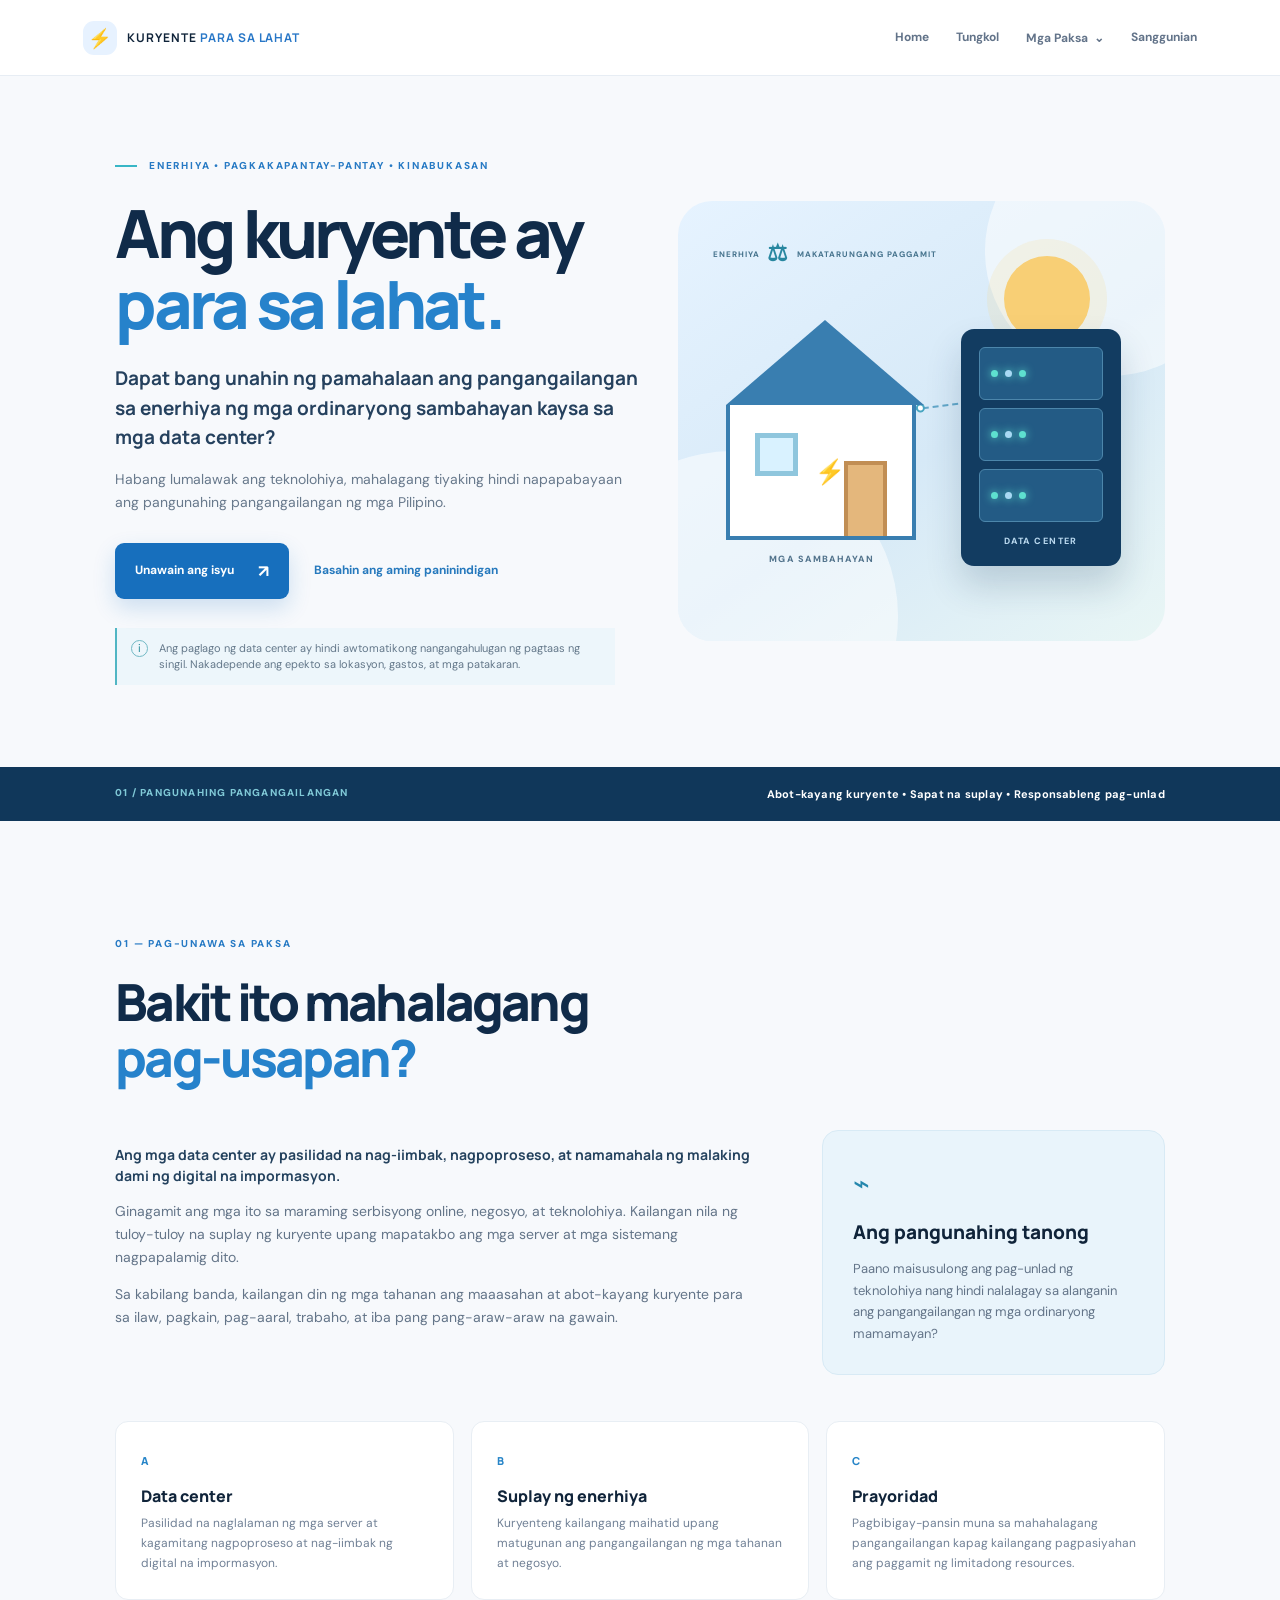
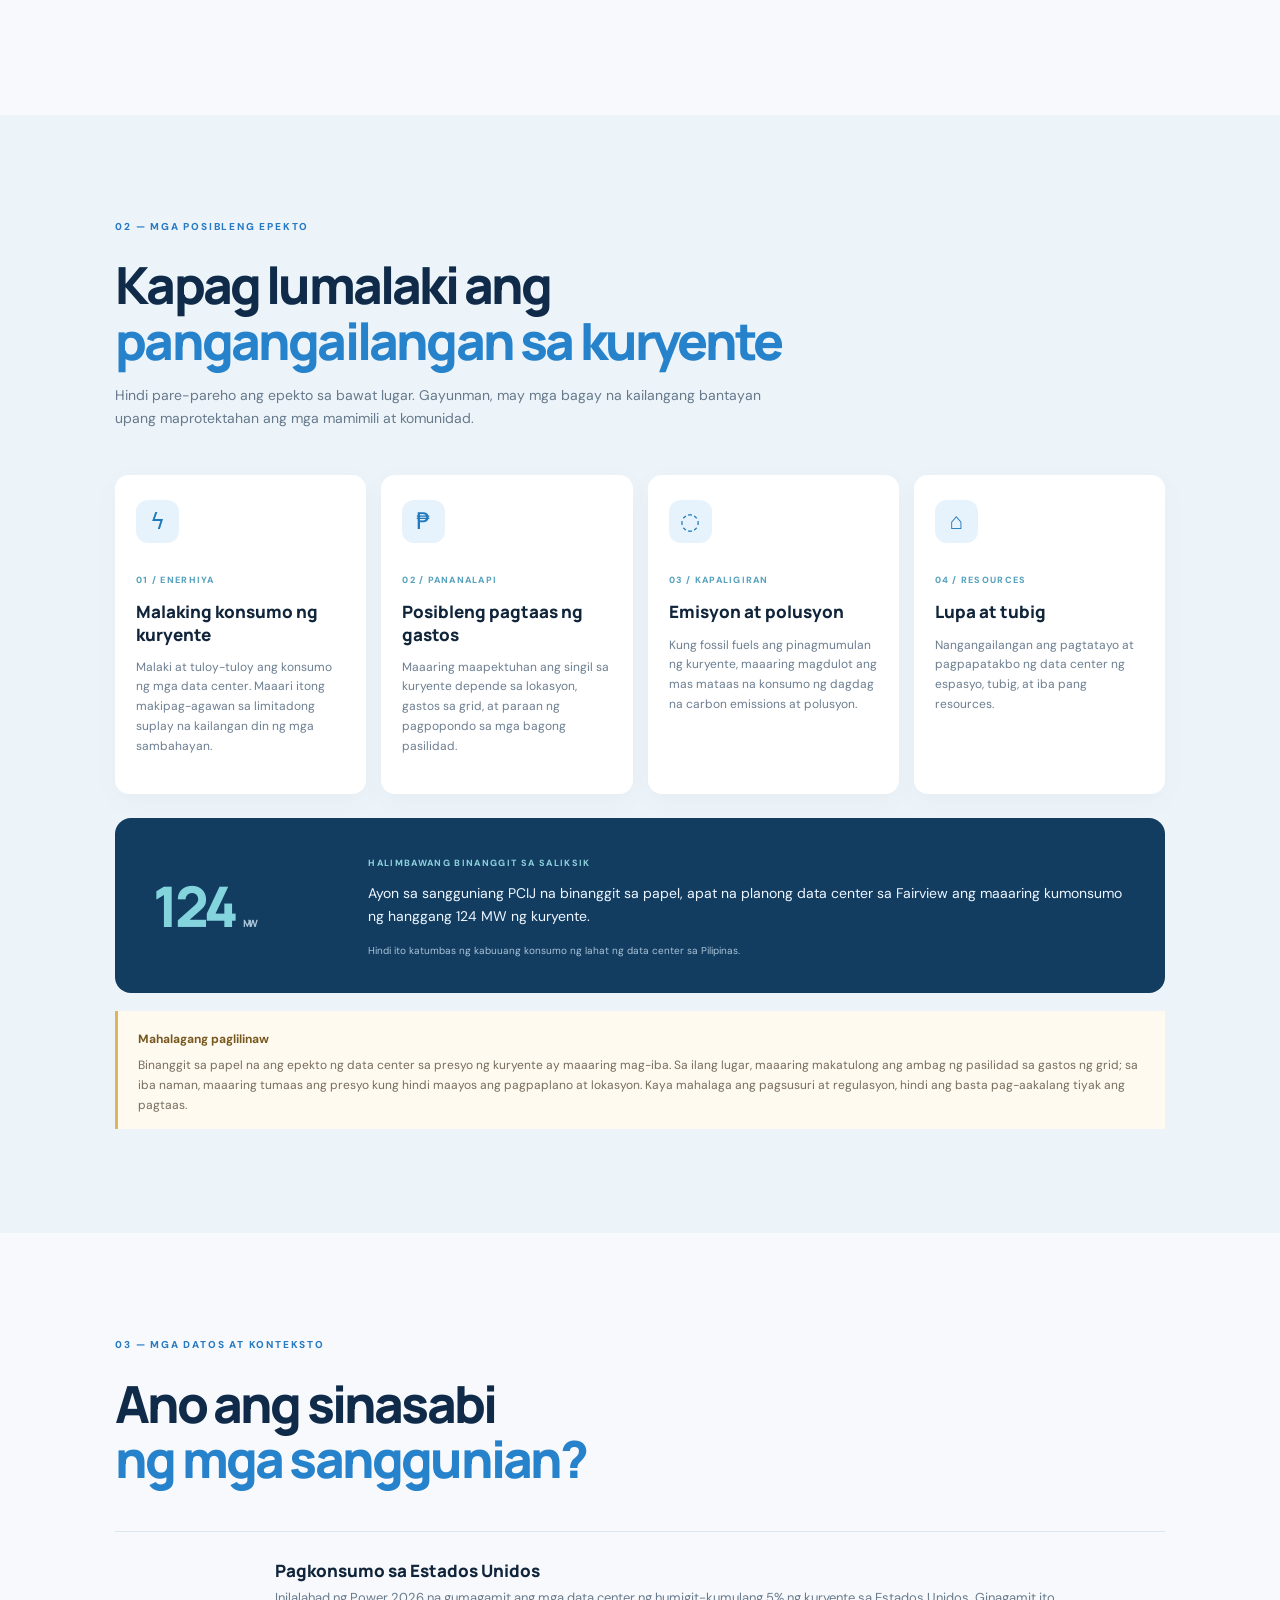
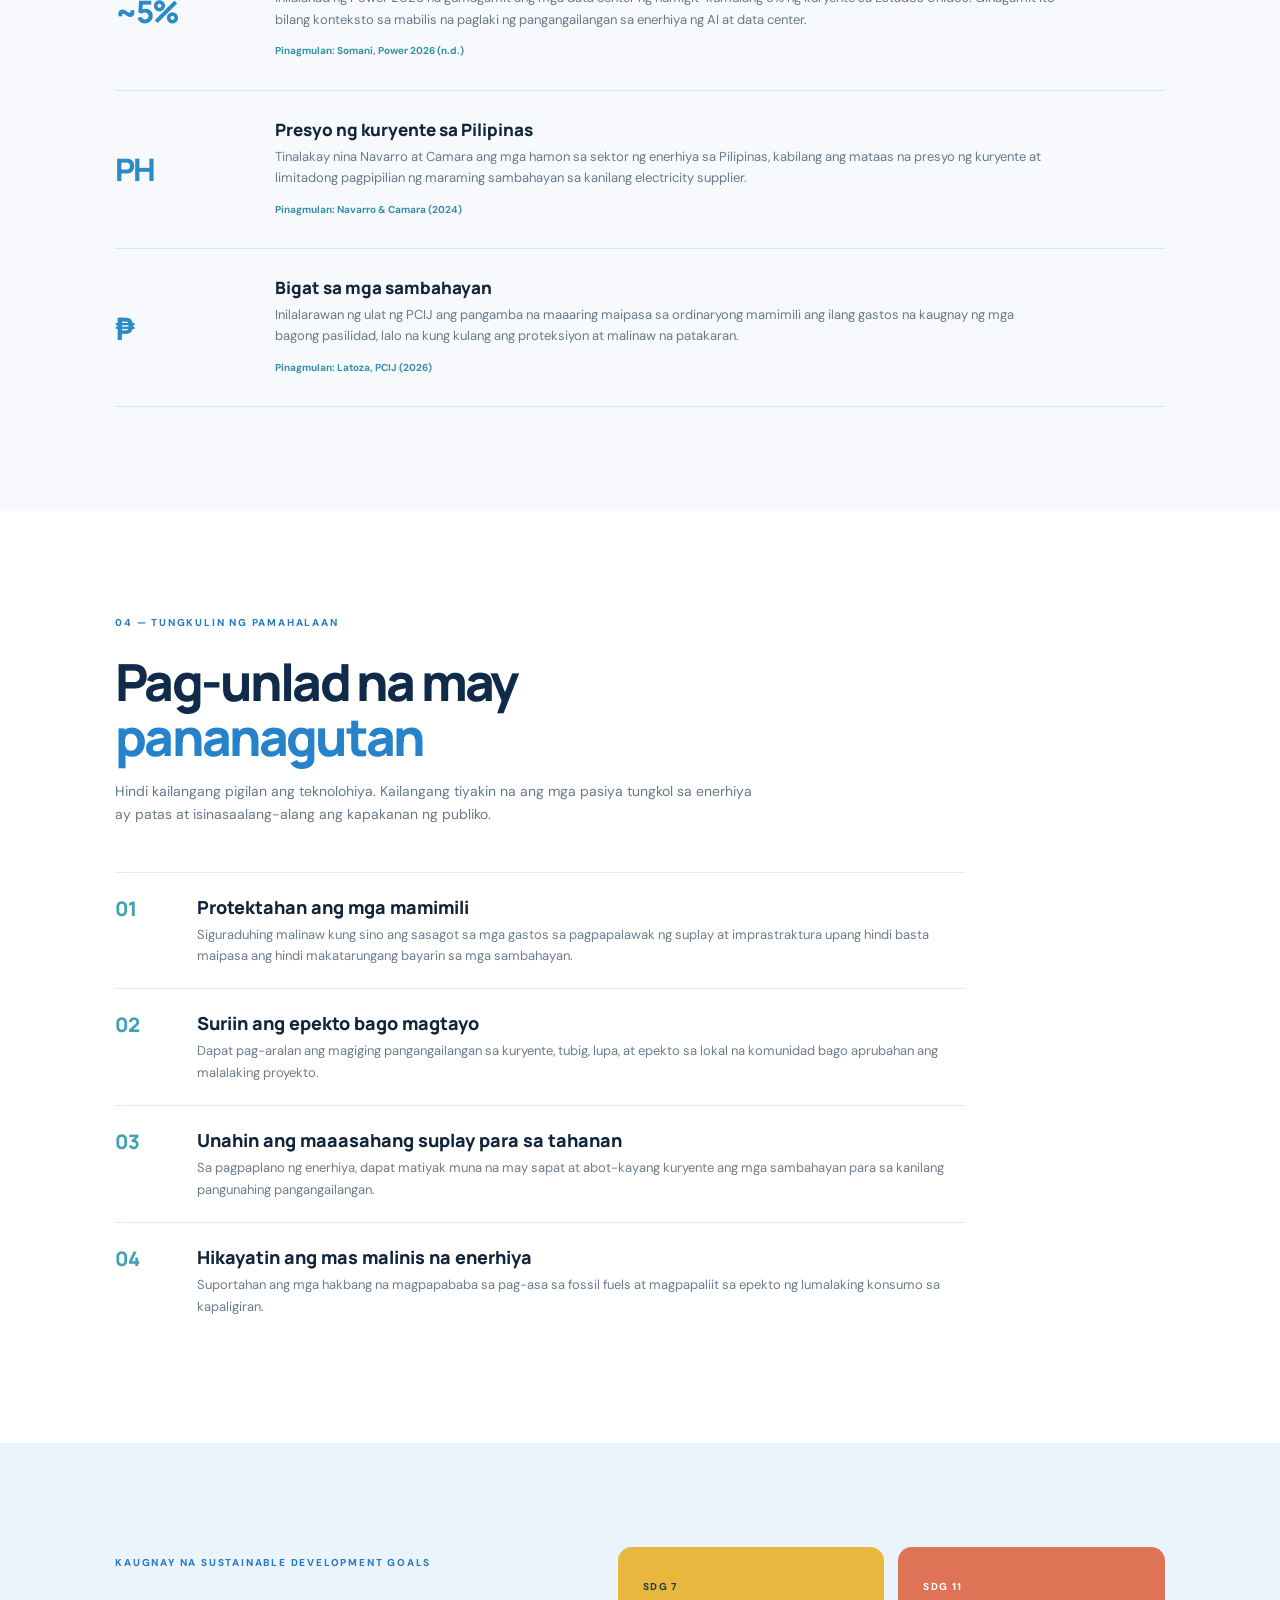
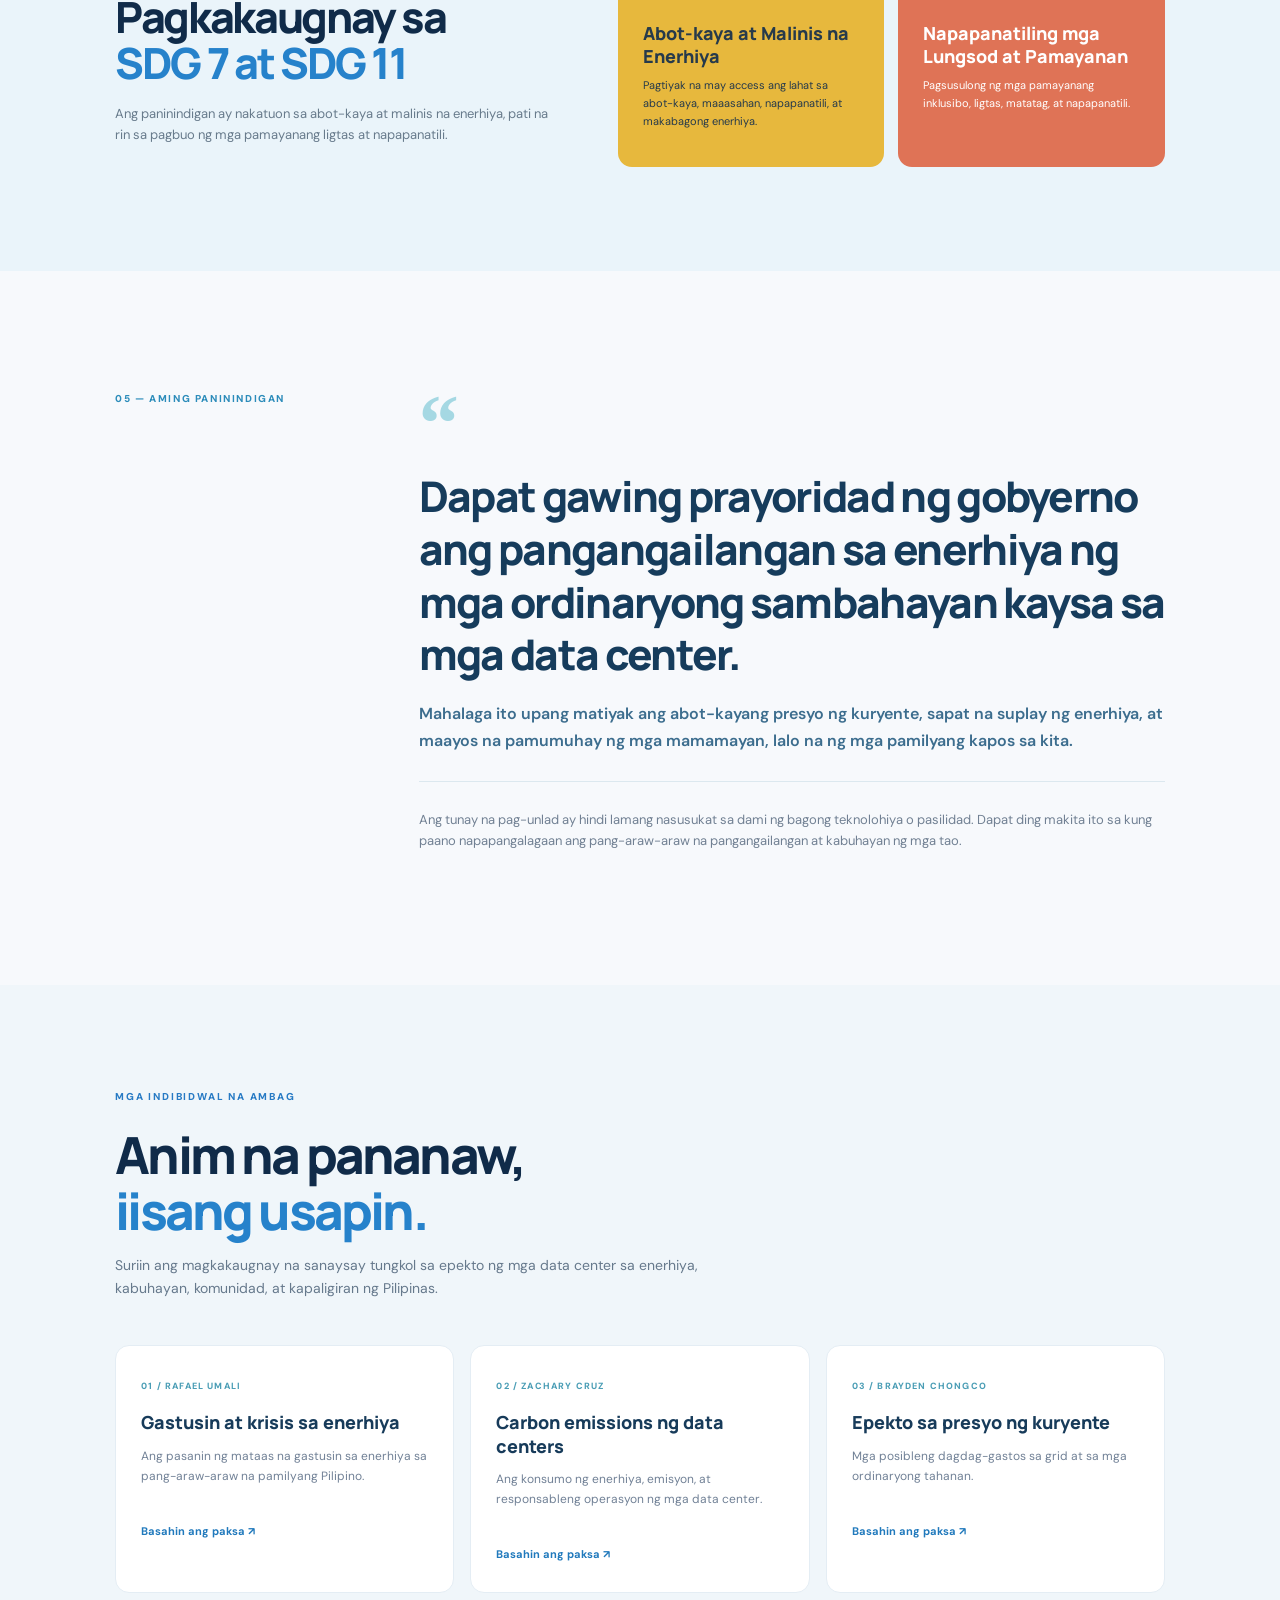
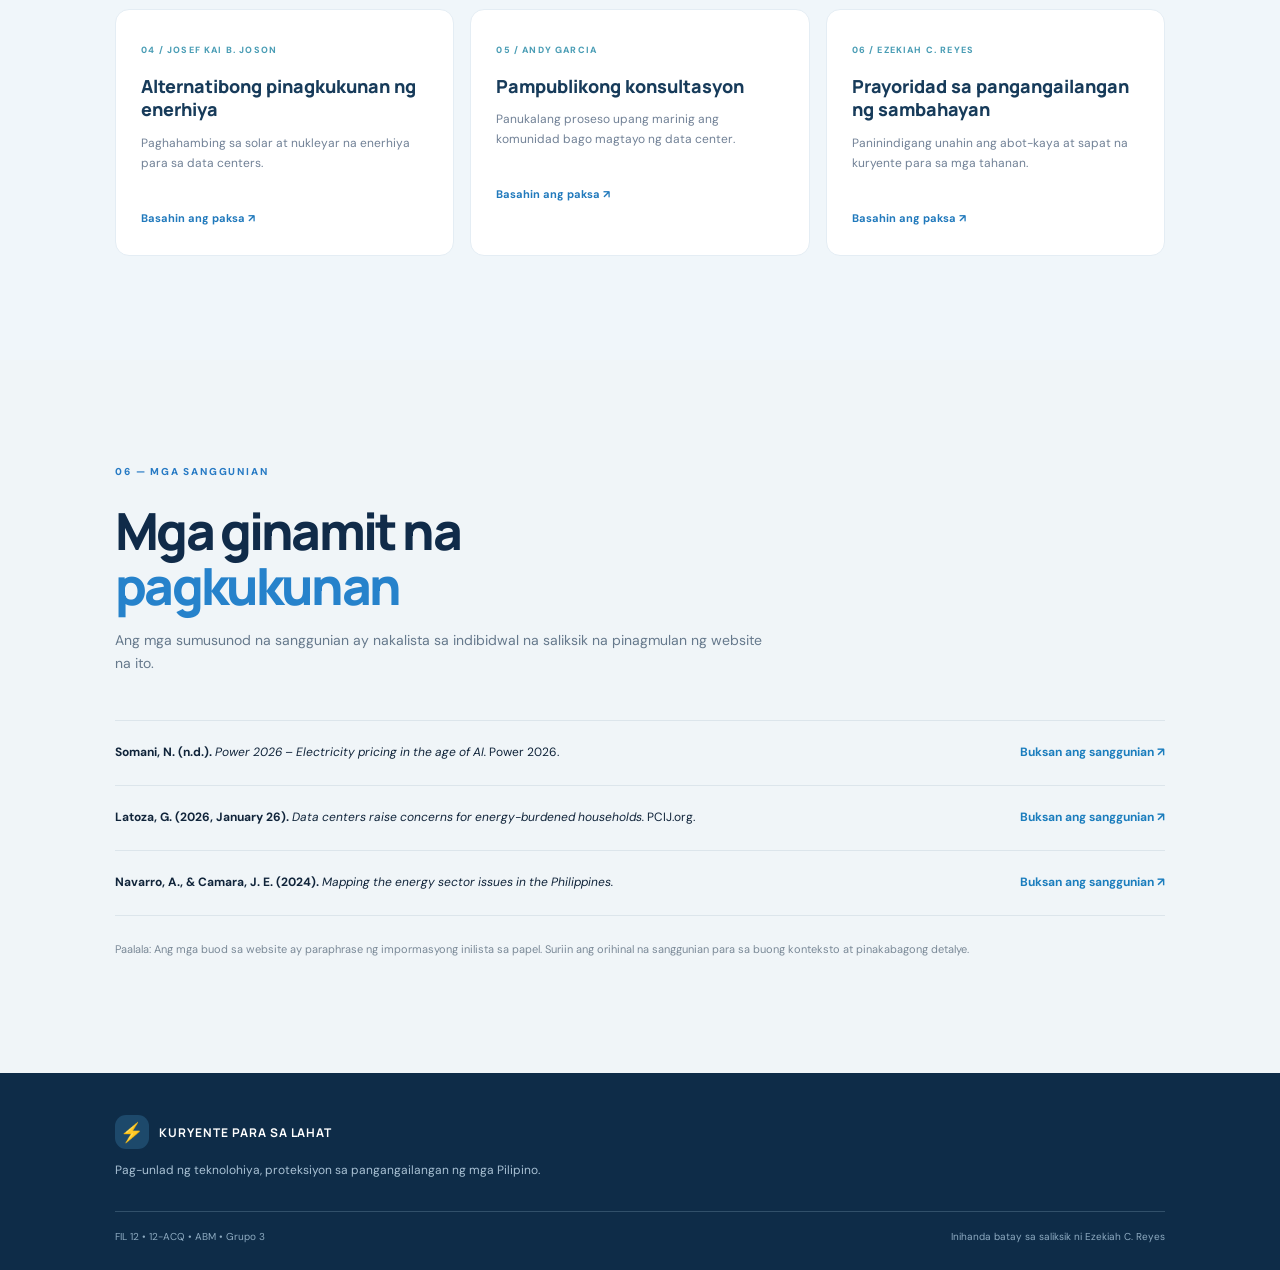
==== index.html @ 1b90c377 "Add files via upload" ====
<!doctype html>
<html lang="fil">
<head>
  <meta charset="utf-8">
  <meta name="viewport" content="width=device-width, initial-scale=1">
  <meta name="description" content="Isang website tungkol sa pagbibigay-prayoridad sa pangangailangan sa enerhiya ng mga ordinaryong sambahayan sa harap ng paglago ng mga data center.">
  <title>Kuryente Para sa Lahat | Enerhiya at Pananagutan</title>
  <link rel="preconnect" href="https://fonts.googleapis.com">
  <link rel="preconnect" href="https://fonts.gstatic.com" crossorigin>
  <link href="https://fonts.googleapis.com/css2?family=DM+Sans:wght@400;500;600;700&family=Manrope:wght@400;500;600;700;800&display=swap" rel="stylesheet">
  <link rel="stylesheet" href="styles.css">
</head>
<body>
<header class="site-header">
  <a class="brand" href="#home" aria-label="Kuryente Para sa Lahat - Home">
    <span class="brand-mark">⚡</span><span>KURYENTE <b>PARA SA LAHAT</b></span>
  </a>
  <button class="menu-toggle" aria-label="Buksan ang menu" aria-expanded="false">☰</button>
  <nav class="nav" aria-label="Pangunahing nabigasyon">
    <a href="index.html#home" class="active">Home</a>
    <a href="about.html">Tungkol</a>
    <div class="nav-dropdown"><button class="nav-dropbtn" type="button" aria-expanded="false">Mga Paksa <span>⌄</span></button>
      <div class="nav-menu">
        <a href="rafael-umali.html">Gastusin at krisis sa enerhiya</a>
        <a href="zachary-cruz.html">Carbon emissions</a>
        <a href="brayden-chongco.html">Presyo ng kuryente</a>
        <a href="josef-joson.html">Alternatibong enerhiya</a>
        <a href="andy-garcia.html">Pampublikong konsultasyon</a>
        <a href="ezekiah-reyes.html">Prayoridad sa sambahayan</a>
      </div>
    </div>
    <a href="references.html">Sanggunian</a>
  </nav>
</header>

<main>
<section id="home" class="hero section">
  <div class="hero-copy">
    <p class="eyebrow"><span></span> ENERHIYA • PAGKAKAPANTAY-PANTAY • KINABUKASAN</p>
    <h1>Ang kuryente ay<br><em>para sa lahat.</em></h1>
    <p class="hero-lede">Dapat bang unahin ng pamahalaan ang pangangailangan sa enerhiya ng mga ordinaryong sambahayan kaysa sa mga data center?</p>
    <p class="hero-desc">Habang lumalawak ang teknolohiya, mahalagang tiyaking hindi napapabayaan ang pangunahing pangangailangan ng mga Pilipino.</p>
    <div class="hero-actions">
      <a class="btn btn-primary" href="#isyu">Unawain ang isyu <span>↗</span></a>
      <a class="text-link" href="#paninindigan">Basahin ang aming paninindigan</a>
    </div>
    <div class="hero-note"><span class="note-icon">i</span><span>Ang paglago ng data center ay hindi awtomatikong nangangahulugan ng pagtaas ng singil. Nakadepende ang epekto sa lokasyon, gastos, at mga patakaran.</span></div>
  </div>
  <div class="hero-art" aria-label="Ilustrasyon ng tahanan, kuryente at data center">
    <div class="orb orb-one"></div><div class="orb orb-two"></div>
    <div class="sun"></div>
    <div class="power-line"><i></i><i></i><i></i></div>
    <div class="house-card">
      <div class="roof"></div><div class="house-body"><div class="window"></div><div class="door"></div><div class="house-bolt">⚡</div></div>
      <span class="art-label">MGA SAMBAHAYAN</span>
    </div>
    <div class="data-card">
      <div class="server"><i></i><i></i><i></i></div><div class="server"><i></i><i></i><i></i></div><div class="server"><i></i><i></i><i></i></div>
      <span class="art-label">DATA CENTER</span>
    </div>
    <div class="balance"><span>ENERHIYA</span><b>⚖</b><span>MAKATARUNGANG PAGGAMIT</span></div>
  </div>
</section>

<section class="ticker" aria-label="Pangunahing mensahe"><span>01 / PANGUNAHING PANGANGAILANGAN</span><b>Abot-kayang kuryente • Sapat na suplay • Responsableng pag-unlad</b></section>

<section id="isyu" class="section content-section">
  <div class="section-heading">
    <p class="eyebrow">01 — PAG-UNAWA SA PAKSA</p>
    <h2>Bakit ito mahalagang<br><em>pag-usapan?</em></h2>
  </div>
  <div class="two-col">
    <div>
      <p class="large-copy">Ang mga data center ay pasilidad na nag-iimbak, nagpoproseso, at namamahala ng malaking dami ng digital na impormasyon.</p>
      <p>Ginagamit ang mga ito sa maraming serbisyong online, negosyo, at teknolohiya. Kailangan nila ng tuloy-tuloy na suplay ng kuryente upang mapatakbo ang mga server at mga sistemang nagpapalamig dito.</p>
      <p>Sa kabilang banda, kailangan din ng mga tahanan ang maaasahan at abot-kayang kuryente para sa ilaw, pagkain, pag-aaral, trabaho, at iba pang pang-araw-araw na gawain.</p>
    </div>
    <aside class="callout">
      <span class="callout-icon">⌁</span>
      <h3>Ang pangunahing tanong</h3>
      <p>Paano maisusulong ang pag-unlad ng teknolohiya nang hindi nalalagay sa alanganin ang pangangailangan ng mga ordinaryong mamamayan?</p>
    </aside>
  </div>
  <div class="definition-grid">
    <article class="mini-card"><span class="mini-number">A</span><h3>Data center</h3><p>Pasilidad na naglalaman ng mga server at kagamitang nagpoproseso at nag-iimbak ng digital na impormasyon.</p></article>
    <article class="mini-card"><span class="mini-number">B</span><h3>Suplay ng enerhiya</h3><p>Kuryenteng kailangang maihatid upang matugunan ang pangangailangan ng mga tahanan at negosyo.</p></article>
    <article class="mini-card"><span class="mini-number">C</span><h3>Prayoridad</h3><p>Pagbibigay-pansin muna sa mahahalagang pangangailangan kapag kailangang pagpasiyahan ang paggamit ng limitadong resources.</p></article>
  </div>
</section>

<section id="epekto" class="section impact-section">
  <div class="section-heading">
    <p class="eyebrow">02 — MGA POSIBLENG EPEKTO</p>
    <h2>Kapag lumalaki ang<br><em>pangangailangan sa kuryente</em></h2>
    <p class="section-intro">Hindi pare-pareho ang epekto sa bawat lugar. Gayunman, may mga bagay na kailangang bantayan upang maprotektahan ang mga mamimili at komunidad.</p>
  </div>
  <div class="impact-grid">
    <article class="impact-card"><div class="impact-icon">ϟ</div><span class="impact-tag">01 / ENERHIYA</span><h3>Malaking konsumo ng kuryente</h3><p>Malaki at tuloy-tuloy ang konsumo ng mga data center. Maaari itong makipag-agawan sa limitadong suplay na kailangan din ng mga sambahayan.</p></article>
    <article class="impact-card"><div class="impact-icon">₱</div><span class="impact-tag">02 / PANANALAPI</span><h3>Posibleng pagtaas ng gastos</h3><p>Maaaring maapektuhan ang singil sa kuryente depende sa lokasyon, gastos sa grid, at paraan ng pagpopondo sa mga bagong pasilidad.</p></article>
    <article class="impact-card"><div class="impact-icon">◌</div><span class="impact-tag">03 / KAPALIGIRAN</span><h3>Emisyon at polusyon</h3><p>Kung fossil fuels ang pinagmumulan ng kuryente, maaaring magdulot ang mas mataas na konsumo ng dagdag na carbon emissions at polusyon.</p></article>
    <article class="impact-card"><div class="impact-icon">⌂</div><span class="impact-tag">04 / RESOURCES</span><h3>Lupa at tubig</h3><p>Nangangailangan ang pagtatayo at pagpapatakbo ng data center ng espasyo, tubig, at iba pang resources.</p></article>
  </div>
  <div class="fact-band">
    <div class="fact-number">124 <small>MW</small></div>
    <div><span class="fact-kicker">HALIMBAWANG BINANGGIT SA SALIKSIK</span><p>Ayon sa sangguniang PCIJ na binanggit sa papel, apat na planong data center sa Fairview ang maaaring kumonsumo ng hanggang 124 MW ng kuryente.</p><small>Hindi ito katumbas ng kabuuang konsumo ng lahat ng data center sa Pilipinas.</small></div>
  </div>
  <div class="caution"><b>Mahalagang paglilinaw</b><p>Binanggit sa papel na ang epekto ng data center sa presyo ng kuryente ay maaaring mag-iba. Sa ilang lugar, maaaring makatulong ang ambag ng pasilidad sa gastos ng grid; sa iba naman, maaaring tumaas ang presyo kung hindi maayos ang pagpaplano at lokasyon. Kaya mahalaga ang pagsusuri at regulasyon, hindi ang basta pag-aakalang tiyak ang pagtaas.</p></div>
</section>

<section class="section evidence-section">
  <div class="section-heading">
    <p class="eyebrow">03 — MGA DATOS AT KONTEKSTO</p>
    <h2>Ano ang sinasabi<br><em>ng mga sanggunian?</em></h2>
  </div>
  <div class="evidence-list">
    <article class="evidence-item"><div class="evidence-mark">~5%</div><div><h3>Pagkonsumo sa Estados Unidos</h3><p>Inilalahad ng Power 2026 na gumagamit ang mga data center ng humigit-kumulang 5% ng kuryente sa Estados Unidos. Ginagamit ito bilang konteksto sa mabilis na paglaki ng pangangailangan sa enerhiya ng AI at data center.</p><span>Pinagmulan: Somani, Power 2026 (n.d.)</span></div></article>
    <article class="evidence-item"><div class="evidence-mark">PH</div><div><h3>Presyo ng kuryente sa Pilipinas</h3><p>Tinalakay nina Navarro at Camara ang mga hamon sa sektor ng enerhiya sa Pilipinas, kabilang ang mataas na presyo ng kuryente at limitadong pagpipilian ng maraming sambahayan sa kanilang electricity supplier.</p><span>Pinagmulan: Navarro &amp; Camara (2024)</span></div></article>
    <article class="evidence-item"><div class="evidence-mark">₱</div><div><h3>Bigat sa mga sambahayan</h3><p>Inilalarawan ng ulat ng PCIJ ang pangamba na maaaring maipasa sa ordinaryong mamimili ang ilang gastos na kaugnay ng mga bagong pasilidad, lalo na kung kulang ang proteksiyon at malinaw na patakaran.</p><span>Pinagmulan: Latoza, PCIJ (2026)</span></div></article>
  </div>
</section>

<section id="pananagutan" class="section policy-section">
  <div class="section-heading">
    <p class="eyebrow">04 — TUNGKULIN NG PAMAHALAAN</p>
    <h2>Pag-unlad na may<br><em>pananagutan</em></h2>
    <p class="section-intro">Hindi kailangang pigilan ang teknolohiya. Kailangang tiyakin na ang mga pasiya tungkol sa enerhiya ay patas at isinasaalang-alang ang kapakanan ng publiko.</p>
  </div>
  <div class="policy-steps">
    <article><span>01</span><div><h3>Protektahan ang mga mamimili</h3><p>Siguraduhing malinaw kung sino ang sasagot sa mga gastos sa pagpapalawak ng suplay at imprastraktura upang hindi basta maipasa ang hindi makatarungang bayarin sa mga sambahayan.</p></div></article>
    <article><span>02</span><div><h3>Suriin ang epekto bago magtayo</h3><p>Dapat pag-aralan ang magiging pangangailangan sa kuryente, tubig, lupa, at epekto sa lokal na komunidad bago aprubahan ang malalaking proyekto.</p></div></article>
    <article><span>03</span><div><h3>Unahin ang maaasahang suplay para sa tahanan</h3><p>Sa pagpaplano ng enerhiya, dapat matiyak muna na may sapat at abot-kayang kuryente ang mga sambahayan para sa kanilang pangunahing pangangailangan.</p></div></article>
    <article><span>04</span><div><h3>Hikayatin ang mas malinis na enerhiya</h3><p>Suportahan ang mga hakbang na magpapababa sa pag-asa sa fossil fuels at magpapaliit sa epekto ng lumalaking konsumo sa kapaligiran.</p></div></article>
  </div>
</section>

<section class="sdg-section section">
  <div class="sdg-intro"><p class="eyebrow">KAUGNAY NA SUSTAINABLE DEVELOPMENT GOALS</p><h2>Pagkakaugnay sa<br><em>SDG 7 at SDG 11</em></h2><p>Ang paninindigan ay nakatuon sa abot-kaya at malinis na enerhiya, pati na rin sa pagbuo ng mga pamayanang ligtas at napapanatili.</p></div>
  <div class="sdg-cards">
    <article class="sdg-card sdg-seven"><span>SDG 7</span><h3>Abot-kaya at Malinis na Enerhiya</h3><p>Pagtiyak na may access ang lahat sa abot-kaya, maaasahan, napapanatili, at makabagong enerhiya.</p></article>
    <article class="sdg-card sdg-eleven"><span>SDG 11</span><h3>Napapanatiling mga Lungsod at Pamayanan</h3><p>Pagsusulong ng mga pamayanang inklusibo, ligtas, matatag, at napapanatili.</p></article>
  </div>
</section>

<section id="paninindigan" class="section stance-section">
  <div class="stance-label">05 — AMING PANININDIGAN</div>
  <div class="stance-content">
    <div class="stance-symbol">“</div>
    <h2>Dapat gawing prayoridad ng gobyerno ang pangangailangan sa enerhiya ng mga ordinaryong sambahayan kaysa sa mga data center.</h2>
    <p class="stance-reason">Mahalaga ito upang matiyak ang abot-kayang presyo ng kuryente, sapat na suplay ng enerhiya, at maayos na pamumuhay ng mga mamamayan, lalo na ng mga pamilyang kapos sa kita.</p>
    <div class="stance-rule"></div>
    <p>Ang tunay na pag-unlad ay hindi lamang nasusukat sa dami ng bagong teknolohiya o pasilidad. Dapat ding makita ito sa kung paano napapangalagaan ang pang-araw-araw na pangangailangan at kabuhayan ng mga tao.</p>
  </div>
</section>


<section id="mga-paksa" class="section topic-directory">
  <div class="section-heading"><p class="eyebrow">MGA INDIBIDWAL NA AMBAG</p><h2>Anim na pananaw,<br><em>iisang usapin.</em></h2><p class="section-intro">Suriin ang magkakaugnay na sanaysay tungkol sa epekto ng mga data center sa enerhiya, kabuhayan, komunidad, at kapaligiran ng Pilipinas.</p></div>
  <div class="topic-grid">
    <a class="topic-card" href="rafael-umali.html"><span>01 / RAFAEL UMALI</span><h3>Gastusin at krisis sa enerhiya</h3><p>Ang pasanin ng mataas na gastusin sa enerhiya sa pang-araw-araw na pamilyang Pilipino.</p><b>Basahin ang paksa ↗</b></a>
    <a class="topic-card" href="zachary-cruz.html"><span>02 / ZACHARY CRUZ</span><h3>Carbon emissions ng data centers</h3><p>Ang konsumo ng enerhiya, emisyon, at responsableng operasyon ng mga data center.</p><b>Basahin ang paksa ↗</b></a>
    <a class="topic-card" href="brayden-chongco.html"><span>03 / BRAYDEN CHONGCO</span><h3>Epekto sa presyo ng kuryente</h3><p>Mga posibleng dagdag-gastos sa grid at sa mga ordinaryong tahanan.</p><b>Basahin ang paksa ↗</b></a>
    <a class="topic-card" href="josef-joson.html"><span>04 / JOSEF KAI B. JOSON</span><h3>Alternatibong pinagkukunan ng enerhiya</h3><p>Paghahambing sa solar at nukleyar na enerhiya para sa data centers.</p><b>Basahin ang paksa ↗</b></a>
    <a class="topic-card" href="andy-garcia.html"><span>05 / ANDY GARCIA</span><h3>Pampublikong konsultasyon</h3><p>Panukalang proseso upang marinig ang komunidad bago magtayo ng data center.</p><b>Basahin ang paksa ↗</b></a>
    <a class="topic-card" href="ezekiah-reyes.html"><span>06 / EZEKIAH C. REYES</span><h3>Prayoridad sa pangangailangan ng sambahayan</h3><p>Paninindigang unahin ang abot-kaya at sapat na kuryente para sa mga tahanan.</p><b>Basahin ang paksa ↗</b></a>
  </div>
</section>

<section id="sanggunian" class="section references-section">
  <div class="section-heading">
    <p class="eyebrow">06 — MGA SANGGUNIAN</p>
    <h2>Mga ginamit na<br><em>pagkukunan</em></h2>
    <p class="section-intro">Ang mga sumusunod na sanggunian ay nakalista sa indibidwal na saliksik na pinagmulan ng website na ito.</p>
  </div>
  <ol class="references">
    <li><div><b>Somani, N. (n.d.).</b> <i>Power 2026 – Electricity pricing in the age of AI.</i> Power 2026.</div><a href="https://power2026.ai/" target="_blank" rel="noopener">Buksan ang sanggunian ↗</a></li>
    <li><div><b>Latoza, G. (2026, January 26).</b> <i>Data centers raise concerns for energy-burdened households.</i> PCIJ.org.</div><a href="https://pcij.org/2026/01/11/data-centers-raise-concerns/" target="_blank" rel="noopener">Buksan ang sanggunian ↗</a></li>
    <li><div><b>Navarro, A., &amp; Camara, J. E. (2024).</b> <i>Mapping the energy sector issues in the Philippines.</i></div><a href="https://doi.org/10.62986/dp2023.50" target="_blank" rel="noopener">Buksan ang sanggunian ↗</a></li>
  </ol>
  <p class="source-note">Paalala: Ang mga buod sa website ay paraphrase ng impormasyong inilista sa papel. Suriin ang orihinal na sanggunian para sa buong konteksto at pinakabagong detalye.</p>
</section>
</main>

<footer class="footer">
  <div class="footer-brand"><span class="brand-mark">⚡</span><b>KURYENTE PARA SA LAHAT</b></div>
  <p>Pag-unlad ng teknolohiya, proteksiyon sa pangangailangan ng mga Pilipino.</p>
  <div class="footer-bottom"><span>FIL 12 • 12-ACQ • ABM • Grupo 3</span><span>Inihanda batay sa saliksik ni Ezekiah C. Reyes</span></div>
</footer>
<script src="script.js"></script>
</body>
</html>
---- styles.css ----
*{box-sizing:border-box}html{scroll-behavior:smooth;scroll-padding-top:92px}body{margin:0;background:#f7f9fc;color:#10243a;font-family:"DM Sans",sans-serif;line-height:1.65}a{color:inherit;text-decoration:none}.site-header{height:76px;padding:0 6.5%;display:flex;align-items:center;justify-content:space-between;background:rgba(255,255,255,.94);backdrop-filter:blur(14px);position:sticky;top:0;z-index:20;border-bottom:1px solid #e7edf4}.brand,.footer-brand{display:flex;align-items:center;gap:10px;font:700 12px "Manrope",sans-serif;letter-spacing:.08em}.brand b{color:#2877c7}.brand-mark{display:grid;place-items:center;width:34px;height:34px;border-radius:11px;background:#e7f2ff;color:#1670c8;font-size:19px}.nav{display:flex;gap:27px;align-items:center}.nav a{font-size:12px;font-weight:700;color:#627389;transition:.2s}.nav a:hover,.nav a.active{color:#1472c8}.menu-toggle{display:none;border:0;background:#edf5ff;border-radius:9px;padding:9px 12px;font-size:20px;color:#146ebd}.section{padding:104px 9%;max-width:1440px;margin:auto}.hero{min-height:660px;display:grid;grid-template-columns:1.04fr .96fr;align-items:center;gap:35px;padding-top:82px;padding-bottom:82px}.eyebrow{font-size:10px;letter-spacing:.18em;font-weight:800;color:#277ac4;margin:0 0 22px}.eyebrow span{display:inline-block;width:22px;height:2px;background:#38b6c6;vertical-align:middle;margin-right:8px}.hero h1,.section-heading h2,.sdg-intro h2{font:800 clamp(44px,5.2vw,72px)/1.08 "Manrope",sans-serif;letter-spacing:-.055em;margin:0 0 24px;color:#102b49}.hero h1 em,.section-heading h2 em,.sdg-intro h2 em{font-style:normal;color:#2682cb}.hero-lede{font:700 19px/1.55 "Manrope",sans-serif;max-width:590px;color:#25415e;margin:0 0 15px}.hero-desc{max-width:520px;color:#68798c;font-size:14px}.hero-actions{display:flex;align-items:center;gap:25px;margin:29px 0}.btn{display:inline-flex;align-items:center;gap:24px;padding:14px 20px;border-radius:9px;font-size:12px;font-weight:700}.btn-primary{background:#176fbd;color:white;box-shadow:0 9px 22px #176fbd30}.btn-primary span{font-size:17px}.text-link{font-size:12px;color:#2679bd;font-weight:700}.hero-note{display:flex;gap:11px;align-items:flex-start;max-width:500px;padding:12px 14px;border-left:2px solid #51b6c4;background:#edf6fb;color:#64788a;font-size:11px;line-height:1.5}.note-icon{border:1px solid #72b9c5;color:#268c9a;border-radius:50%;width:17px;height:17px;text-align:center;line-height:15px;flex:none}.hero-art{height:440px;position:relative;border-radius:34px;background:linear-gradient(145deg,#e6f3ff,#d6e9f7 55%,#e9f6f5);overflow:hidden}.orb{position:absolute;border-radius:50%;background:#fff8;width:250px;height:250px}.orb-one{right:-70px;top:-75px}.orb-two{left:-110px;bottom:-140px;width:330px;height:330px}.sun{position:absolute;width:86px;height:86px;border-radius:50%;background:#f8cf75;right:75px;top:55px;box-shadow:0 0 0 17px #f8cf7528}.house-card{position:absolute;left:10%;bottom:75px;width:190px;text-align:center}.roof{margin:auto;width:0;height:0;border-left:99px solid transparent;border-right:99px solid transparent;border-bottom:85px solid #397eb0}.house-body{height:135px;background:#fff;border:4px solid #397eb0;border-top:0;position:relative}.window{position:absolute;left:25px;top:28px;width:43px;height:43px;border:5px solid #8fc6dd;background:#d9f2ff}.door{position:absolute;right:25px;bottom:0;width:43px;height:75px;background:#e4b77c;border:4px solid #c18e54;border-bottom:0}.house-bolt{position:absolute;left:85px;top:47px;color:#edb944;font-size:24px}.data-card{position:absolute;right:9%;bottom:75px;width:160px;padding:18px;background:#123c61;border-radius:13px;box-shadow:0 20px 35px #143b5b30}.server{height:53px;background:#235b85;border:1px solid #4c86ab;border-radius:6px;margin-bottom:8px;display:flex;align-items:center;padding:0 11px;gap:7px}.server i{width:7px;height:7px;background:#5ee0cf;border-radius:50%;box-shadow:0 0 8px #5ee0cf}.server i:nth-child(2){background:#a9d9f4}.art-label{display:block;margin-top:12px;font-size:9px;font-weight:800;letter-spacing:.16em;color:#52738c}.data-card .art-label{color:#b9d8ee;text-align:center}.power-line{position:absolute;top:47%;left:18%;right:20%;height:2px;border-top:2px dashed #62a7c9;transform:rotate(-7deg)}.power-line i{position:absolute;width:9px;height:9px;background:#fff;border:2px solid #48a5c1;border-radius:50%;top:-6px}.power-line i:nth-child(1){left:10%}.power-line i:nth-child(2){left:50%}.power-line i:nth-child(3){right:5%}.balance{position:absolute;top:34px;left:35px;display:flex;align-items:center;gap:8px;font-size:8px;letter-spacing:.12em;font-weight:800;color:#47748e}.balance b{font-size:23px;color:#2887a0}.ticker{background:#10375a;color:white;padding:18px 9%;display:flex;justify-content:space-between;gap:20px;font-size:10px;letter-spacing:.12em}.ticker span{color:#80c9d7;font-weight:800}.ticker b{letter-spacing:.02em;font-size:11px}.content-section{padding-top:115px;padding-bottom:115px}.section-heading{max-width:680px;margin-bottom:45px}.section-heading h2,.sdg-intro h2{font-size:clamp(38px,4vw,55px);margin-bottom:16px}.section-intro{color:#66798c;max-width:650px;font-size:14px}.two-col{display:grid;grid-template-columns:1.5fr .8fr;gap:65px;align-items:start}.two-col p{color:#647589;font-size:14px}.large-copy{font:700 21px/1.5 "Manrope",sans-serif;color:#24425e!important}.callout{background:#e9f4fb;border-radius:16px;padding:30px;border:1px solid #d8eaf5}.callout-icon{font-size:28px;color:#2587ad}.callout h3{font:800 19px "Manrope";margin:12px 0}.callout p{font-size:13px;margin-bottom:0}.definition-grid{display:grid;grid-template-columns:repeat(3,1fr);gap:17px;margin-top:46px}.mini-card{background:white;padding:25px;border-radius:13px;border:1px solid #e8eef4}.mini-number{font:800 11px "Manrope";color:#2785c8}.mini-card h3{font:800 16px "Manrope";margin:12px 0 7px}.mini-card p{font-size:12px;color:#718196;margin:0}.impact-section{background:#edf4f9;max-width:none;padding-left:max(9%,calc((100% - 1180px)/2));padding-right:max(9%,calc((100% - 1180px)/2))}.impact-grid{display:grid;grid-template-columns:repeat(4,1fr);gap:15px}.impact-card{background:white;padding:25px 21px;border-radius:14px;min-height:260px;box-shadow:0 7px 25px #1b42600a}.impact-icon{width:43px;height:43px;border-radius:12px;background:#e7f3fc;color:#2079bc;display:grid;place-items:center;font-size:23px;margin-bottom:22px}.impact-tag{font-size:9px;letter-spacing:.14em;font-weight:800;color:#55a1bc}.impact-card h3{font:800 17px/1.3 "Manrope";margin:10px 0}.impact-card p{font-size:12px;color:#6c7e90}.fact-band{display:grid;grid-template-columns:190px 1fr;gap:25px;align-items:center;background:#123c60;color:white;padding:30px 38px;border-radius:16px;margin-top:24px}.fact-number{font:800 56px "Manrope";color:#83d4dd;letter-spacing:-.06em}.fact-number small{font-size:20px}.fact-kicker{font-size:9px;letter-spacing:.15em;font-weight:800;color:#8bd0db}.fact-band p{font-size:14px;margin:8px 0;color:#edf6ff}.fact-band small{font-size:10px;color:#aac4d8}.caution{margin-top:18px;border-left:3px solid #e0b45e;padding:14px 20px;background:#fffaf0}.caution b{font-size:12px;color:#76581f}.caution p{font-size:12px;color:#756c5d;margin:5px 0 0}.evidence-list{border-top:1px solid #dce6ee}.evidence-item{display:grid;grid-template-columns:130px 1fr;gap:30px;padding:27px 0;border-bottom:1px solid #dce6ee;align-items:center}.evidence-mark{font:800 31px "Manrope";color:#2a8bc5;letter-spacing:-.06em}.evidence-item h3{font:800 17px "Manrope";margin:0 0 5px}.evidence-item p{font-size:13px;color:#687a8c;margin:0 0 6px;max-width:780px}.evidence-item span{font-size:10px;color:#3290a7;font-weight:700}.policy-section{background:#fff}.policy-steps{max-width:850px}.policy-steps article{display:grid;grid-template-columns:60px 1fr;gap:22px;padding:22px 0;border-top:1px solid #e5edf3}.policy-steps article>span{font:800 20px "Manrope";color:#42a1b5}.policy-steps h3{font:800 18px "Manrope";margin:0 0 5px}.policy-steps p{font-size:13px;color:#6c7d8d;margin:0;max-width:760px}.sdg-section{display:grid;grid-template-columns:.9fr 1.1fr;gap:55px;align-items:center;background:#eaf4fa;max-width:none;padding-left:max(9%,calc((100% - 1180px)/2));padding-right:max(9%,calc((100% - 1180px)/2))}.sdg-intro h2{font-size:43px}.sdg-intro>p:last-child{font-size:13px;color:#687b8c}.sdg-cards{display:grid;grid-template-columns:1fr 1fr;gap:14px}.sdg-card{padding:25px;border-radius:14px;color:white;min-height:220px}.sdg-seven{background:#e7b83d;color:#263a4b}.sdg-eleven{background:#df7356}.sdg-card span{font-size:10px;letter-spacing:.14em;font-weight:800}.sdg-card h3{font:800 18px/1.25 "Manrope";margin:24px 0 10px}.sdg-card p{font-size:11px;line-height:1.6;margin:0}.stance-section{display:grid;grid-template-columns:.5fr 1.5fr;gap:55px;padding-top:120px;padding-bottom:120px}.stance-label{font-size:10px;letter-spacing:.16em;color:#2c8cba;font-weight:800}.stance-content{max-width:800px}.stance-symbol{font:800 80px/ .8 Georgia;color:#a5d8e3}.stance-content h2{font:800 clamp(27px,3.3vw,43px)/1.25 "Manrope";letter-spacing:-.04em;color:#163c5c;margin:15px 0 20px}.stance-reason{font-size:16px;color:#3c6d8e;font-weight:600}.stance-rule{height:1px;background:#dce8ef;margin:27px 0}.stance-content>p:last-child{font-size:13px;color:#718093}.references-section{background:#f0f5f8;max-width:none;padding-left:max(9%,calc((100% - 1180px)/2));padding-right:max(9%,calc((100% - 1180px)/2))}.references{list-style:none;padding:0;margin:0;border-top:1px solid #dce5eb}.references li{display:flex;justify-content:space-between;gap:25px;padding:22px 0;border-bottom:1px solid #dce5eb;font-size:12px}.references li a{color:#1b7dbd;font-weight:700;white-space:nowrap}.source-note{font-size:11px;color:#7a8997;margin-top:24px}.footer{background:#0e2c48;color:#d5e4f0;padding:42px 9% 25px}.footer-brand{color:white}.footer-brand .brand-mark{background:#1d496b}.footer>p{font-size:12px;color:#a9c1d4}.footer-bottom{border-top:1px solid #31506a;margin-top:30px;padding-top:17px;display:flex;justify-content:space-between;gap:15px;font-size:10px;color:#8eabc1}
@media(max-width:900px){.site-header{padding:0 5%}.nav{gap:14px}.nav a{font-size:11px}.section{padding-left:6%;padding-right:6%}.hero{grid-template-columns:1fr 0.9fr}.hero-art{height:380px}.house-card{transform:scale(.8);transform-origin:bottom left}.data-card{transform:scale(.85);transform-origin:bottom right}.impact-grid{grid-template-columns:repeat(2,1fr)}.sdg-section{grid-template-columns:1fr}.stance-section{grid-template-columns:1fr;gap:20px}}
@media(max-width:650px){html{scroll-padding-top:72px}.site-header{height:68px}.menu-toggle{display:block}.nav{display:none;position:absolute;top:68px;left:0;right:0;background:white;padding:14px 6% 20px;box-shadow:0 14px 20px #17354b18;flex-direction:column;align-items:flex-start;gap:13px}.nav.open{display:flex}.nav a{font-size:13px}.hero{display:flex;flex-direction:column;align-items:stretch;padding-top:65px;gap:25px}.hero h1{font-size:51px}.hero-art{height:340px}.house-card{transform:scale(.72);left:4%;bottom:45px}.data-card{transform:scale(.75);right:4%;bottom:45px}.ticker{flex-direction:column;gap:5px;padding:16px 6%}.section{padding-top:75px;padding-bottom:75px}.two-col{grid-template-columns:1fr;gap:20px}.definition-grid{grid-template-columns:1fr}.impact-grid{grid-template-columns:1fr 1fr;gap:10px}.impact-card{padding:18px 15px;min-height:275px}.fact-band{grid-template-columns:1fr;gap:5px;padding:24px}.fact-number{font-size:47px}.evidence-item{grid-template-columns:75px 1fr;gap:12px}.evidence-mark{font-size:24px}.sdg-cards{grid-template-columns:1fr}.sdg-card{min-height:180px}.references li{flex-direction:column;gap:8px}.footer-bottom{flex-direction:column}.hero-actions{flex-wrap:wrap}.section-heading h2{font-size:40px}}
@media(max-width:390px){.impact-grid{grid-template-columns:1fr}.impact-card{min-height:auto}.hero h1{font-size:44px}}

/* Added page components: same palette, type, spacing and card language as the original site. */
.nav-dropdown{position:relative;display:flex;align-items:center}.nav-dropbtn{border:0;background:transparent;font:700 12px "DM Sans",sans-serif;color:#627389;cursor:pointer;padding:8px 0}.nav-dropbtn:hover,.nav-dropbtn[aria-expanded="true"]{color:#1472c8}.nav-dropbtn span{margin-left:3px}.nav-menu{display:none;position:absolute;top:100%;left:-16px;min-width:245px;padding:9px;background:white;border:1px solid #e5edf3;border-radius:12px;box-shadow:0 14px 30px #17354b18;z-index:30}.nav-dropdown:hover .nav-menu,.nav-dropdown:focus-within .nav-menu,.nav-dropdown.open .nav-menu{display:grid}.nav-menu a{padding:10px 12px;border-radius:7px;font-size:12px;color:#526b80}.nav-menu a:hover{background:#edf6fb;color:#1472c8}.topic-directory{background:#f0f6fa;max-width:none;padding-left:max(9%,calc((100% - 1180px)/2));padding-right:max(9%,calc((100% - 1180px)/2))}.topic-grid{display:grid;grid-template-columns:repeat(3,1fr);gap:16px}.topic-card{display:block;background:white;padding:25px;border:1px solid #e4edf4;border-radius:14px;transition:transform .2s,box-shadow .2s}.topic-card:hover{transform:translateY(-3px);box-shadow:0 12px 26px #17354b12}.topic-card span{font-size:9px;letter-spacing:.13em;font-weight:800;color:#4a9db5}.topic-card h3{font:800 18px/1.3 "Manrope",sans-serif;margin:14px 0 8px;color:#173b5a}.topic-card p{font-size:12px;color:#718196;min-height:58px}.topic-card b{font-size:11px;color:#2079bc}.topic-hero{padding-top:100px;padding-bottom:75px;background:linear-gradient(135deg,#edf6fb,#f7f9fc 70%);max-width:none}.topic-hero h1{font:800 clamp(38px,5vw,64px)/1.12 "Manrope",sans-serif;letter-spacing:-.05em;color:#102b49;max-width:950px;margin:0 0 18px}.topic-lede{font:600 18px/1.6 "Manrope",sans-serif;color:#3c5d78;max-width:850px;margin:18px 0 25px}.author-credit{display:inline-block;background:#e4f1f8;border-left:3px solid #38a0b7;padding:9px 14px;color:#547085;font-size:12px;margin:0}.author-credit strong{color:#173f60}.topic-content{padding-top:70px;padding-bottom:90px}.topic-block{max-width:900px;margin:0 0 55px}.topic-block h2{font:800 clamp(25px,3vw,36px)/1.25 "Manrope",sans-serif;color:#153b5a;letter-spacing:-.035em;margin:0 0 18px}.topic-block>p:not(.eyebrow){font-size:14px;color:#617589;line-height:1.85;margin:0 0 15px}.topic-block .eyebrow{margin-bottom:12px}.topic-back{border-top:1px solid #dce8ef;padding-top:25px}.author-list{columns:2;color:#617589;font-size:14px;line-height:2}.ref-page{padding-top:15px}.references li{align-items:flex-start}.ref-author{display:block;min-width:190px;font-size:10px;letter-spacing:.04em;text-transform:uppercase;color:#3290a7;font-weight:800}.references li>div{flex:1}.references li small{color:#8493a1;font-size:10px}.footer-bottom a{color:#a9c1d4}.footer-bottom a:hover{color:white}
@media(max-width:900px){.topic-grid{grid-template-columns:repeat(2,1fr)}}
@media(max-width:650px){.nav-dropdown{width:100%;display:block}.nav-dropbtn{font-size:13px;padding:0}.nav-menu{position:static;box-shadow:none;border:0;border-left:2px solid #d7eaf4;border-radius:0;margin:8px 0 0 5px;padding:3px 0 3px 8px;min-width:0}.nav-dropdown:hover .nav-menu{display:none}.nav-dropdown.open .nav-menu,.nav-dropdown:focus-within .nav-menu{display:grid}.topic-grid{grid-template-columns:1fr}.topic-card p{min-height:0}.topic-hero{padding-top:65px;padding-bottom:55px}.topic-lede{font-size:16px}.author-list{columns:1}.ref-author{min-width:0}.references li{display:block}.references li>div{margin:7px 0}}
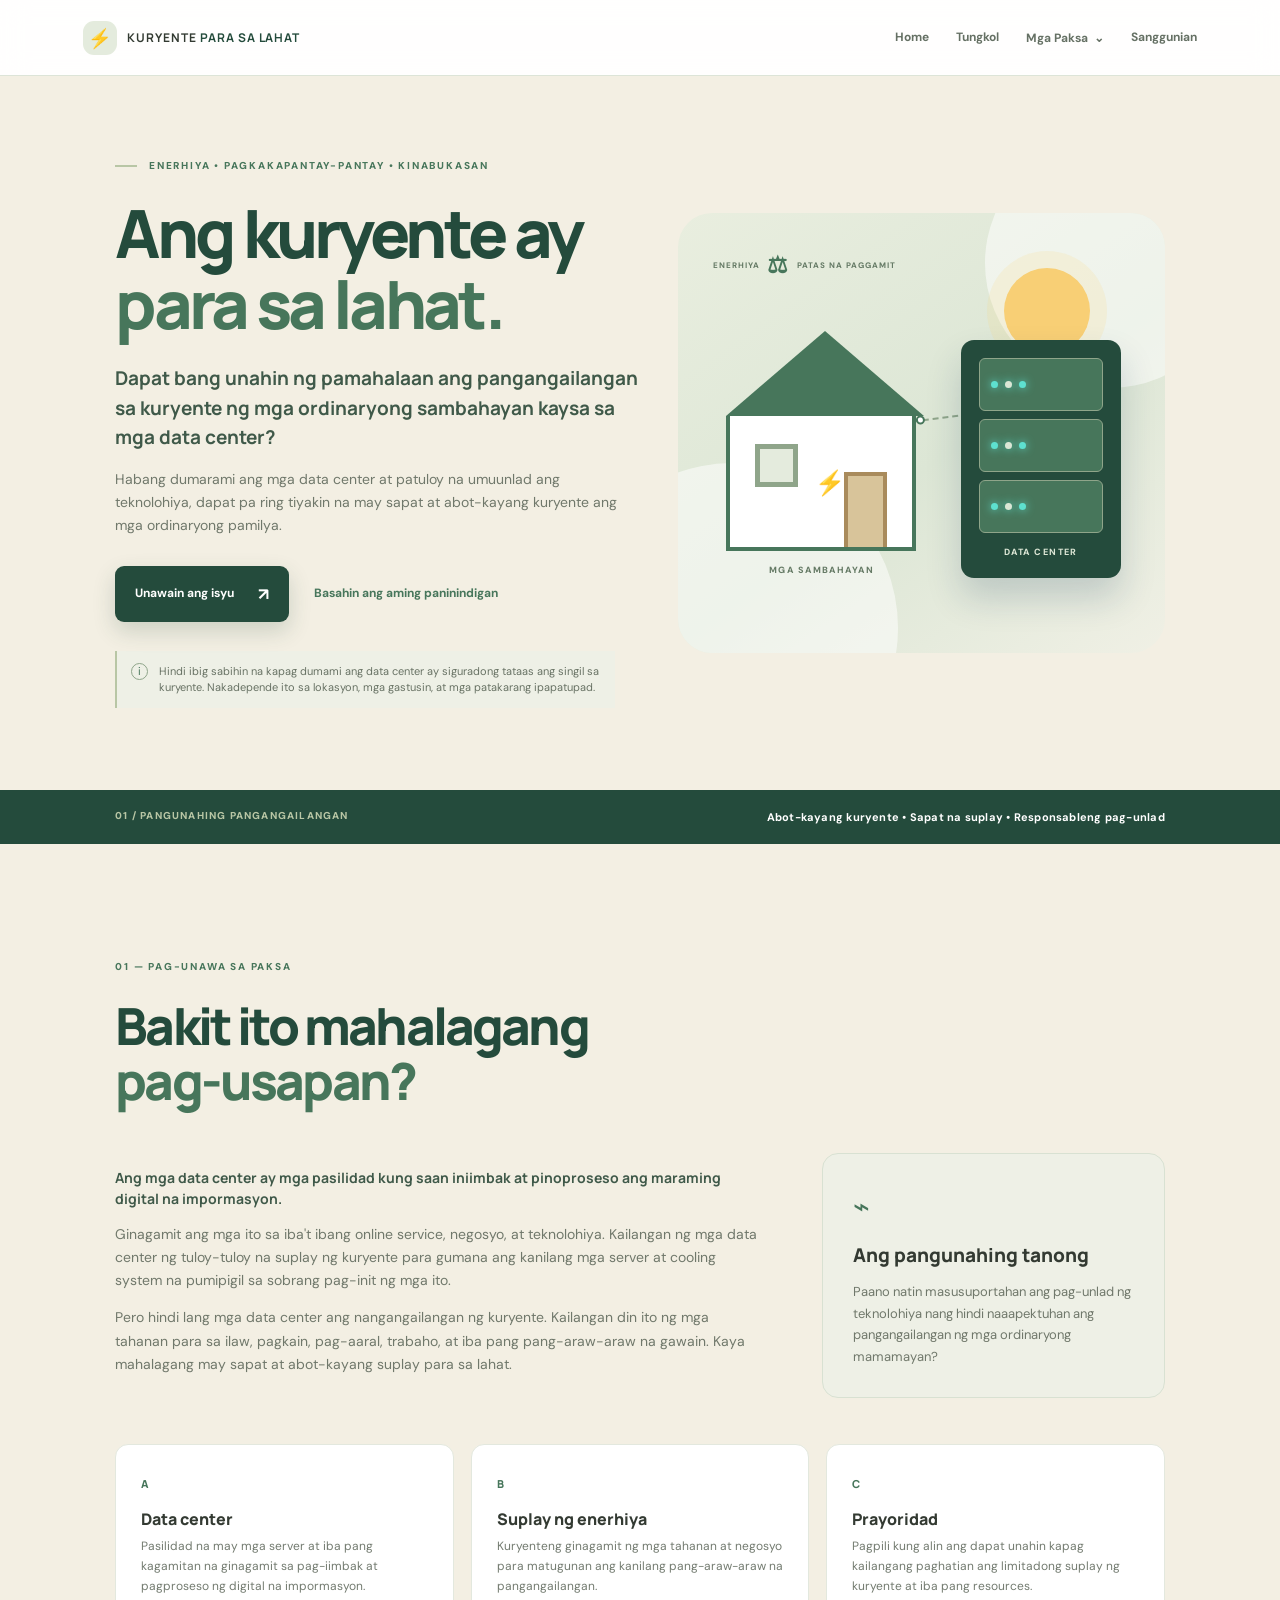
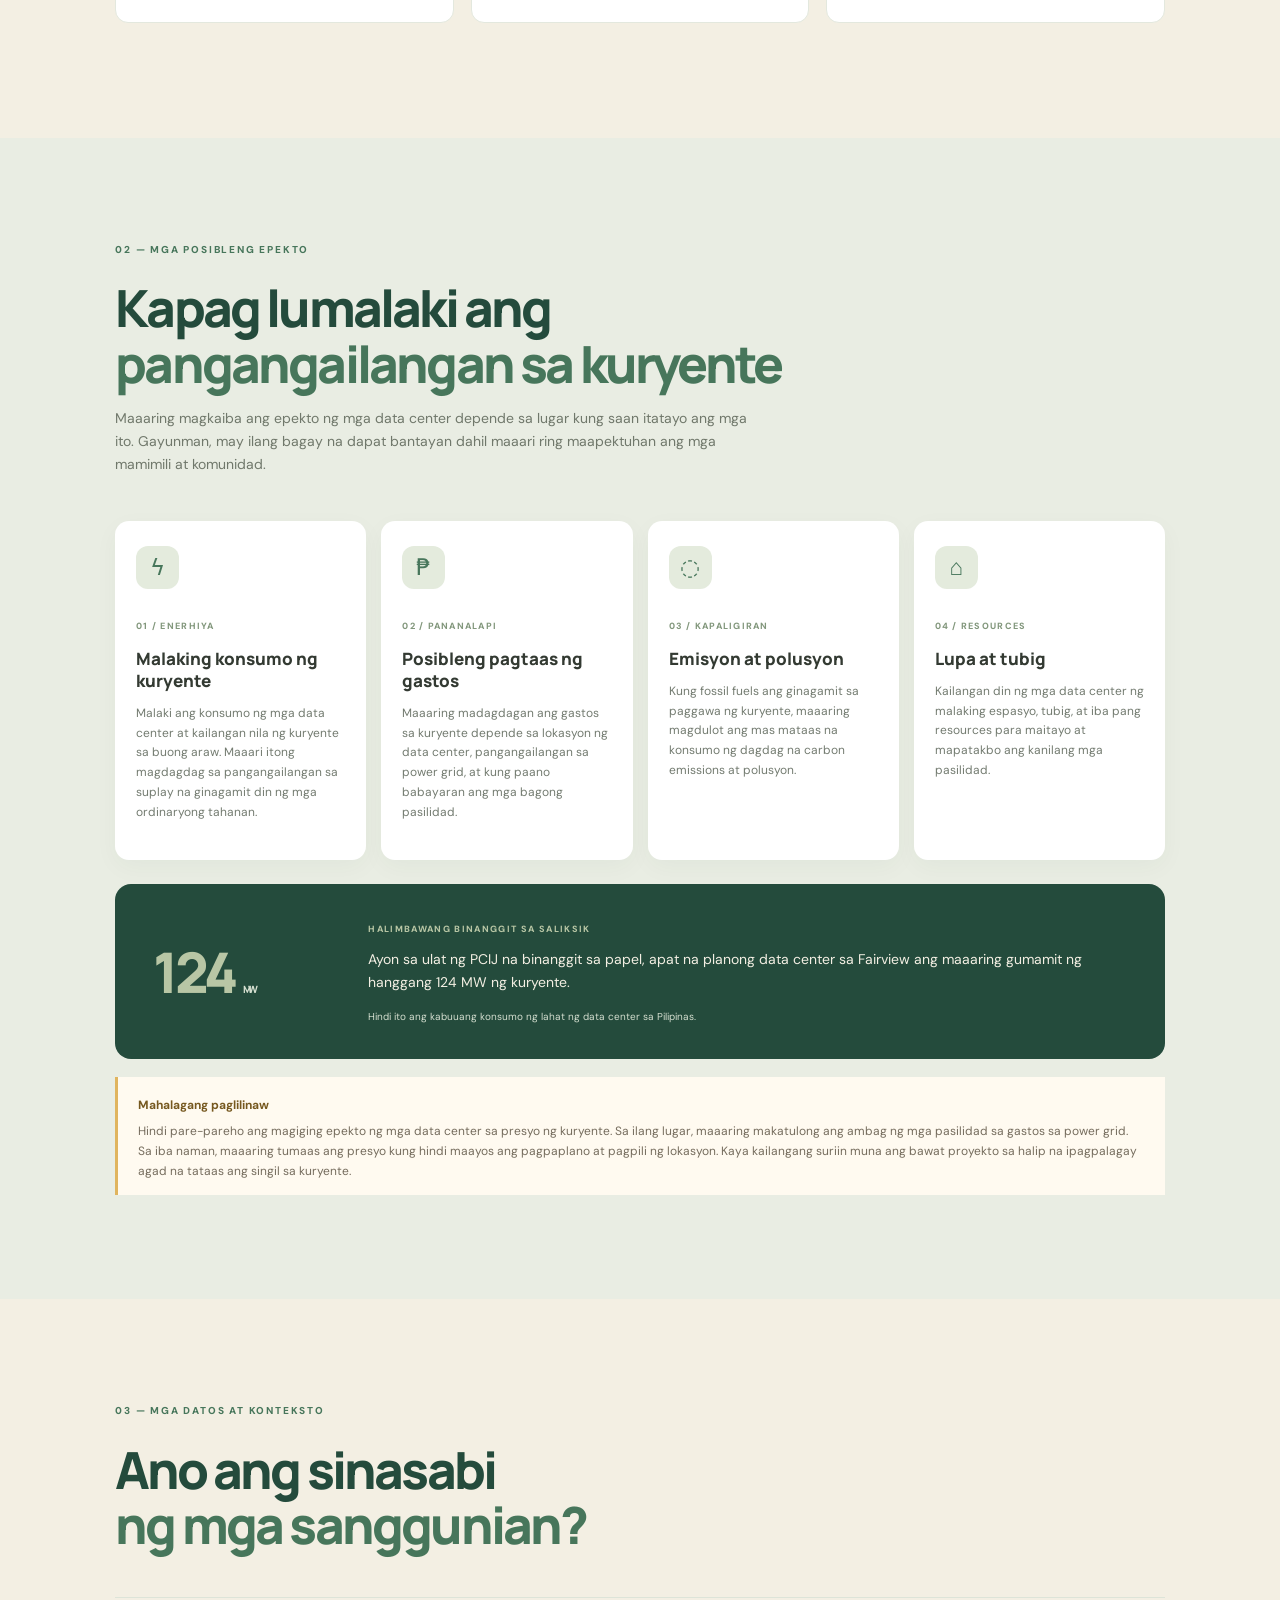
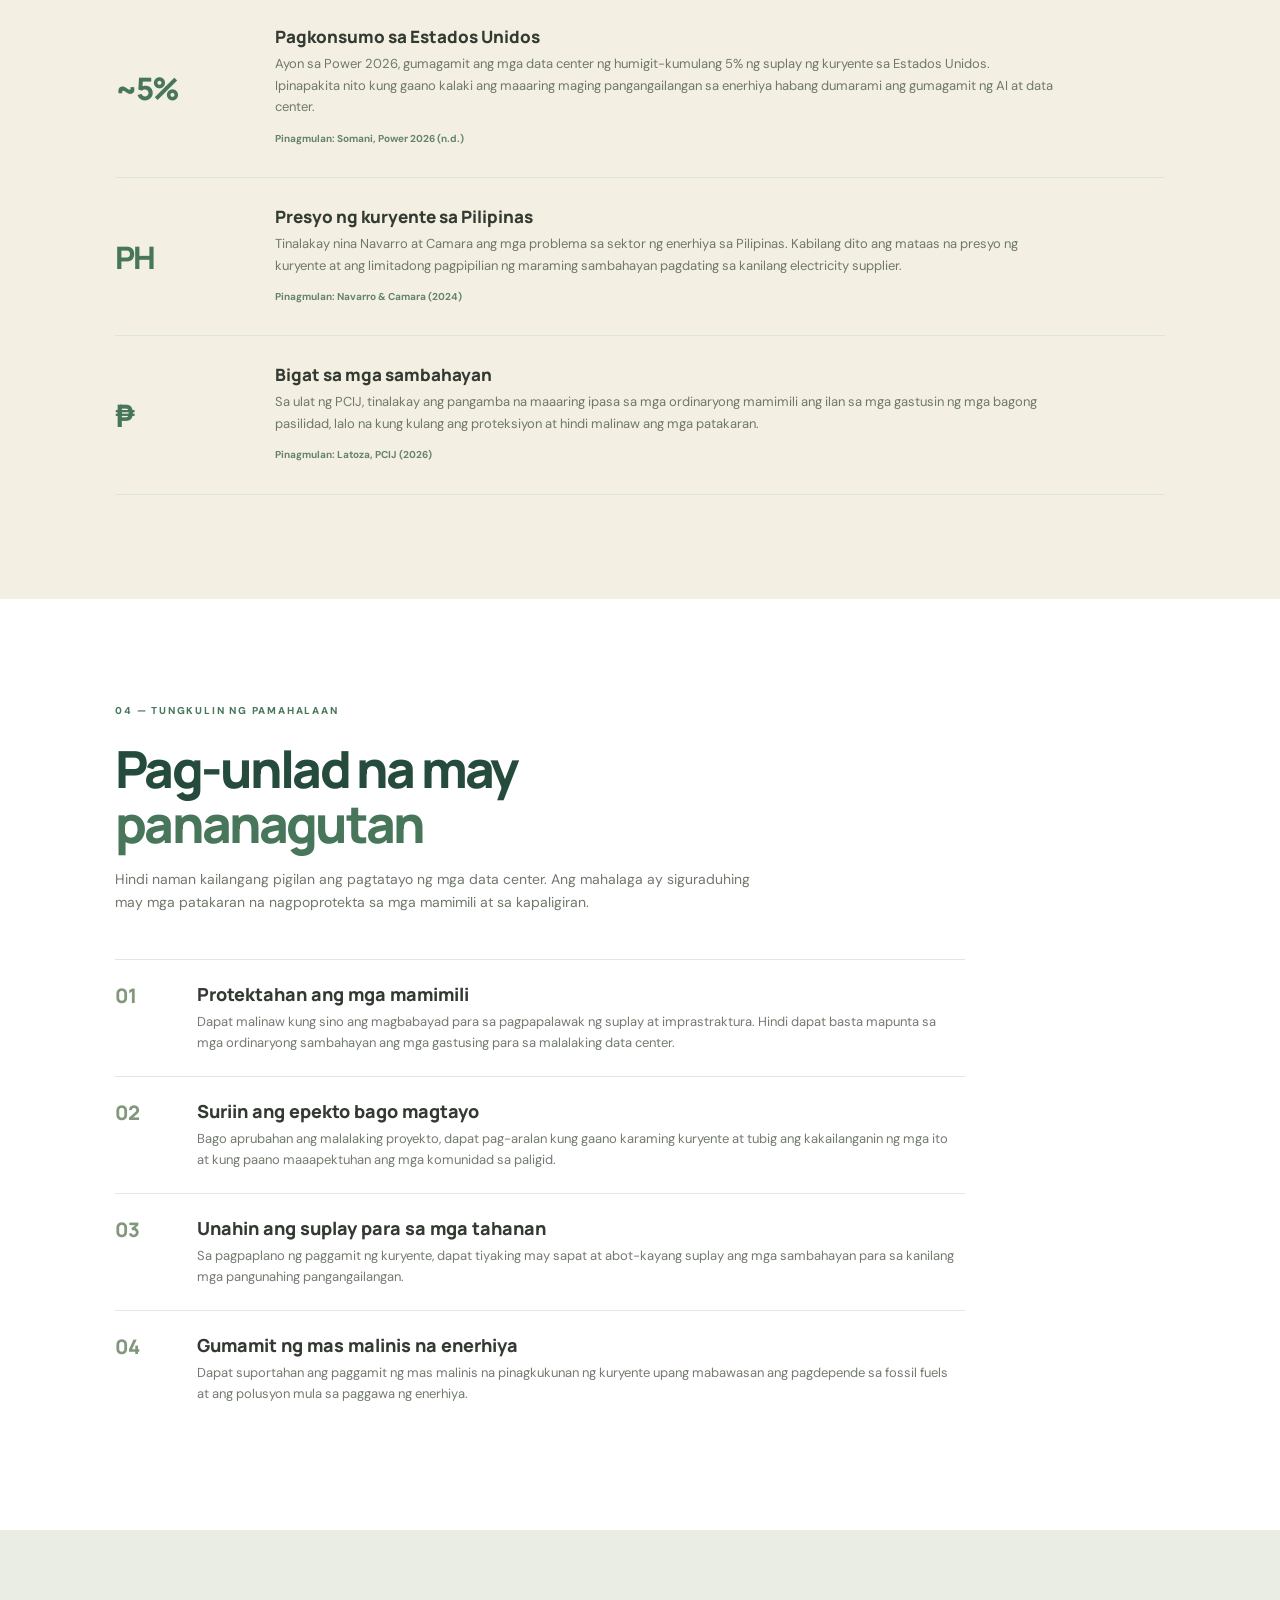
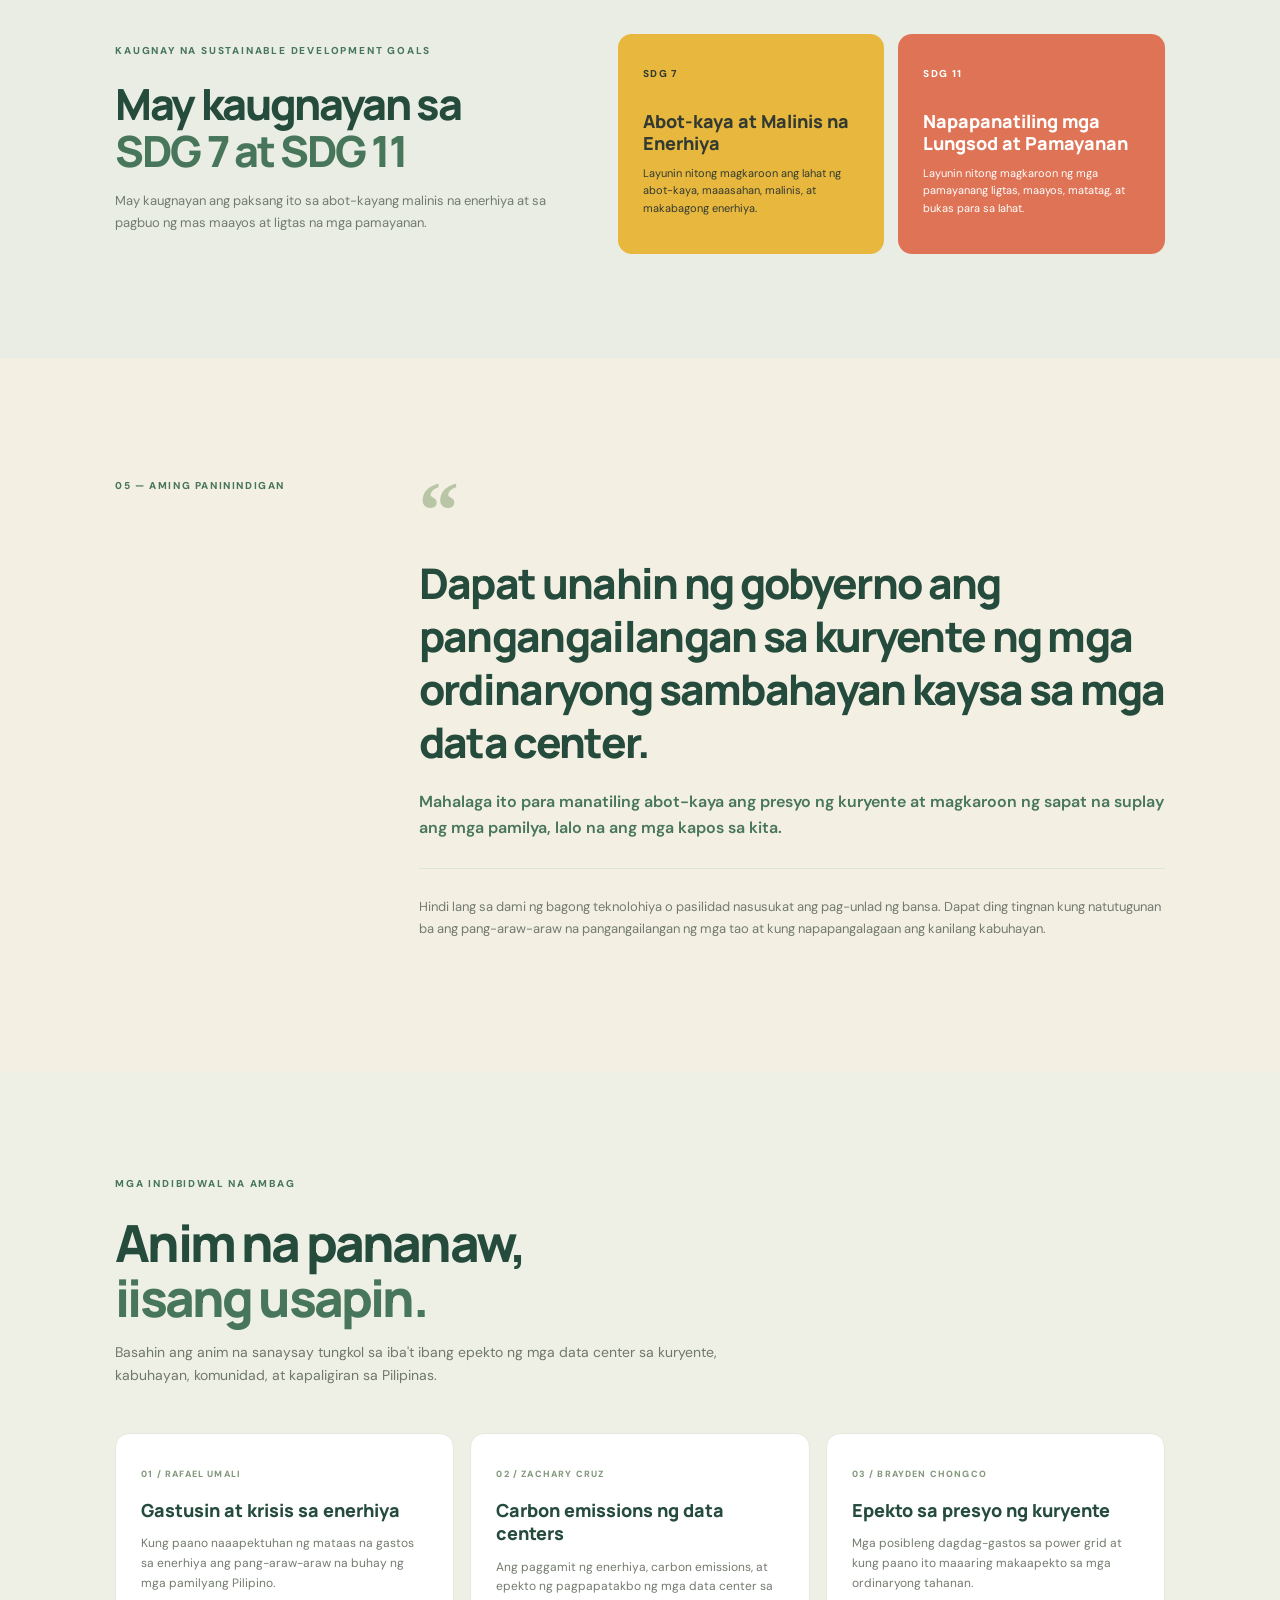
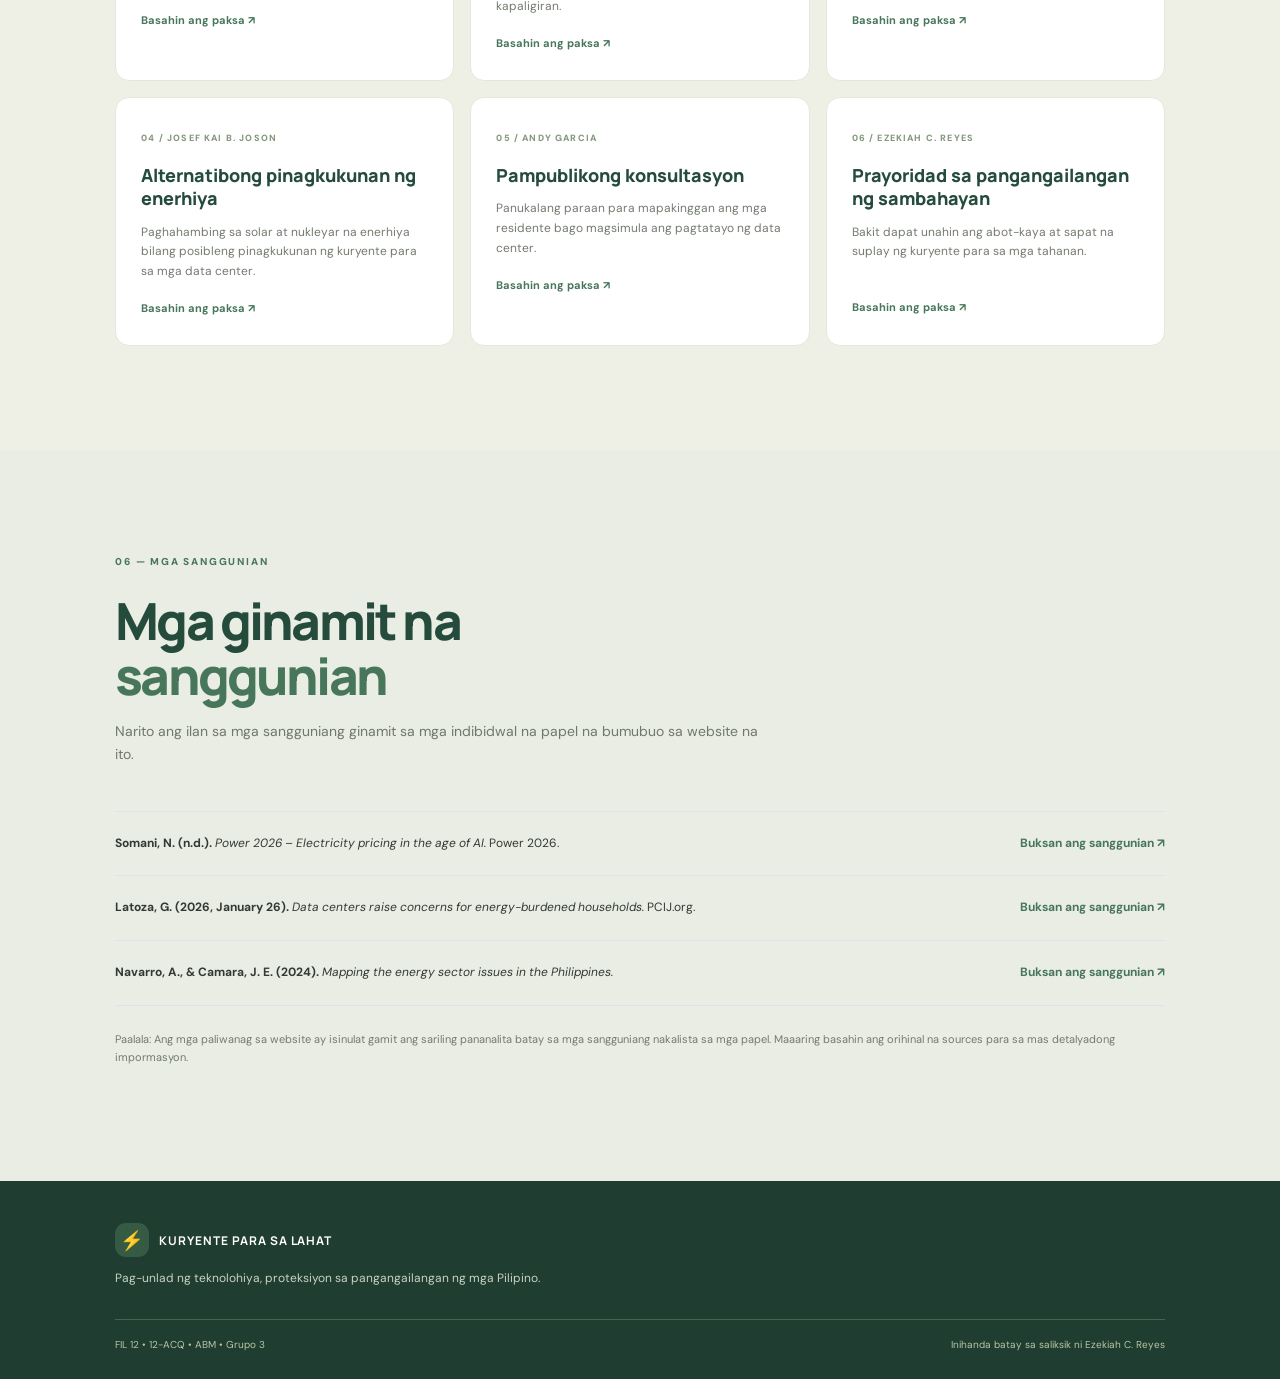
==== commit dd659596: "Update index.html" ====
--- a/index.html
+++ b/index.html
@@ -3,7 +3,7 @@
 <head>
   <meta charset="utf-8">
   <meta name="viewport" content="width=device-width, initial-scale=1">
-  <meta name="description" content="Isang website tungkol sa pagbibigay-prayoridad sa pangangailangan sa enerhiya ng mga ordinaryong sambahayan sa harap ng paglago ng mga data center.">
+  <meta name="description" content="Isang website tungkol sa pangangailangan sa kuryente ng mga ordinaryong sambahayan habang dumarami ang mga data center.">
   <title>Kuryente Para sa Lahat | Enerhiya at Pananagutan</title>
   <link rel="preconnect" href="https://fonts.googleapis.com">
   <link rel="preconnect" href="https://fonts.gstatic.com" crossorigin>
@@ -38,13 +38,13 @@
   <div class="hero-copy">
     <p class="eyebrow"><span></span> ENERHIYA • PAGKAKAPANTAY-PANTAY • KINABUKASAN</p>
     <h1>Ang kuryente ay<br><em>para sa lahat.</em></h1>
-    <p class="hero-lede">Dapat bang unahin ng pamahalaan ang pangangailangan sa enerhiya ng mga ordinaryong sambahayan kaysa sa mga data center?</p>
-    <p class="hero-desc">Habang lumalawak ang teknolohiya, mahalagang tiyaking hindi napapabayaan ang pangunahing pangangailangan ng mga Pilipino.</p>
+    <p class="hero-lede">Dapat bang unahin ng pamahalaan ang pangangailangan sa kuryente ng mga ordinaryong sambahayan kaysa sa mga data center?</p>
+    <p class="hero-desc">Habang dumarami ang mga data center at patuloy na umuunlad ang teknolohiya, dapat pa ring tiyakin na may sapat at abot-kayang kuryente ang mga ordinaryong pamilya.</p>
     <div class="hero-actions">
       <a class="btn btn-primary" href="#isyu">Unawain ang isyu <span>↗</span></a>
       <a class="text-link" href="#paninindigan">Basahin ang aming paninindigan</a>
     </div>
-    <div class="hero-note"><span class="note-icon">i</span><span>Ang paglago ng data center ay hindi awtomatikong nangangahulugan ng pagtaas ng singil. Nakadepende ang epekto sa lokasyon, gastos, at mga patakaran.</span></div>
+    <div class="hero-note"><span class="note-icon">i</span><span>Hindi ibig sabihin na kapag dumami ang data center ay siguradong tataas ang singil sa kuryente. Nakadepende ito sa lokasyon, mga gastusin, at mga patakarang ipapatupad.</span></div>
   </div>
   <div class="hero-art" aria-label="Ilustrasyon ng tahanan, kuryente at data center">
     <div class="orb orb-one"></div><div class="orb orb-two"></div>
@@ -58,7 +58,7 @@
       <div class="server"><i></i><i></i><i></i></div><div class="server"><i></i><i></i><i></i></div><div class="server"><i></i><i></i><i></i></div>
       <span class="art-label">DATA CENTER</span>
     </div>
-    <div class="balance"><span>ENERHIYA</span><b>⚖</b><span>MAKATARUNGANG PAGGAMIT</span></div>
+    <div class="balance"><span>ENERHIYA</span><b>⚖</b><span>PATAS NA PAGGAMIT</span></div>
   </div>
 </section>
 
@@ -71,20 +71,20 @@
   </div>
   <div class="two-col">
     <div>
-      <p class="large-copy">Ang mga data center ay pasilidad na nag-iimbak, nagpoproseso, at namamahala ng malaking dami ng digital na impormasyon.</p>
-      <p>Ginagamit ang mga ito sa maraming serbisyong online, negosyo, at teknolohiya. Kailangan nila ng tuloy-tuloy na suplay ng kuryente upang mapatakbo ang mga server at mga sistemang nagpapalamig dito.</p>
-      <p>Sa kabilang banda, kailangan din ng mga tahanan ang maaasahan at abot-kayang kuryente para sa ilaw, pagkain, pag-aaral, trabaho, at iba pang pang-araw-araw na gawain.</p>
+      <p class="large-copy">Ang mga data center ay mga pasilidad kung saan iniimbak at pinoproseso ang maraming digital na impormasyon.</p>
+      <p>Ginagamit ang mga ito sa iba't ibang online service, negosyo, at teknolohiya. Kailangan ng mga data center ng tuloy-tuloy na suplay ng kuryente para gumana ang kanilang mga server at cooling system na pumipigil sa sobrang pag-init ng mga ito.</p>
+      <p>Pero hindi lang mga data center ang nangangailangan ng kuryente. Kailangan din ito ng mga tahanan para sa ilaw, pagkain, pag-aaral, trabaho, at iba pang pang-araw-araw na gawain. Kaya mahalagang may sapat at abot-kayang suplay para sa lahat.</p>
     </div>
     <aside class="callout">
       <span class="callout-icon">⌁</span>
       <h3>Ang pangunahing tanong</h3>
-      <p>Paano maisusulong ang pag-unlad ng teknolohiya nang hindi nalalagay sa alanganin ang pangangailangan ng mga ordinaryong mamamayan?</p>
+      <p>Paano natin masusuportahan ang pag-unlad ng teknolohiya nang hindi naaapektuhan ang pangangailangan ng mga ordinaryong mamamayan?</p>
     </aside>
   </div>
   <div class="definition-grid">
-    <article class="mini-card"><span class="mini-number">A</span><h3>Data center</h3><p>Pasilidad na naglalaman ng mga server at kagamitang nagpoproseso at nag-iimbak ng digital na impormasyon.</p></article>
-    <article class="mini-card"><span class="mini-number">B</span><h3>Suplay ng enerhiya</h3><p>Kuryenteng kailangang maihatid upang matugunan ang pangangailangan ng mga tahanan at negosyo.</p></article>
-    <article class="mini-card"><span class="mini-number">C</span><h3>Prayoridad</h3><p>Pagbibigay-pansin muna sa mahahalagang pangangailangan kapag kailangang pagpasiyahan ang paggamit ng limitadong resources.</p></article>
+    <article class="mini-card"><span class="mini-number">A</span><h3>Data center</h3><p>Pasilidad na may mga server at iba pang kagamitan na ginagamit sa pag-iimbak at pagproseso ng digital na impormasyon.</p></article>
+    <article class="mini-card"><span class="mini-number">B</span><h3>Suplay ng enerhiya</h3><p>Kuryenteng ginagamit ng mga tahanan at negosyo para matugunan ang kanilang pang-araw-araw na pangangailangan.</p></article>
+    <article class="mini-card"><span class="mini-number">C</span><h3>Prayoridad</h3><p>Pagpili kung alin ang dapat unahin kapag kailangang paghatian ang limitadong suplay ng kuryente at iba pang resources.</p></article>
   </div>
 </section>
 
@@ -92,19 +92,19 @@
   <div class="section-heading">
     <p class="eyebrow">02 — MGA POSIBLENG EPEKTO</p>
     <h2>Kapag lumalaki ang<br><em>pangangailangan sa kuryente</em></h2>
-    <p class="section-intro">Hindi pare-pareho ang epekto sa bawat lugar. Gayunman, may mga bagay na kailangang bantayan upang maprotektahan ang mga mamimili at komunidad.</p>
+    <p class="section-intro">Maaaring magkaiba ang epekto ng mga data center depende sa lugar kung saan itatayo ang mga ito. Gayunman, may ilang bagay na dapat bantayan dahil maaari ring maapektuhan ang mga mamimili at komunidad.</p>
   </div>
   <div class="impact-grid">
-    <article class="impact-card"><div class="impact-icon">ϟ</div><span class="impact-tag">01 / ENERHIYA</span><h3>Malaking konsumo ng kuryente</h3><p>Malaki at tuloy-tuloy ang konsumo ng mga data center. Maaari itong makipag-agawan sa limitadong suplay na kailangan din ng mga sambahayan.</p></article>
-    <article class="impact-card"><div class="impact-icon">₱</div><span class="impact-tag">02 / PANANALAPI</span><h3>Posibleng pagtaas ng gastos</h3><p>Maaaring maapektuhan ang singil sa kuryente depende sa lokasyon, gastos sa grid, at paraan ng pagpopondo sa mga bagong pasilidad.</p></article>
-    <article class="impact-card"><div class="impact-icon">◌</div><span class="impact-tag">03 / KAPALIGIRAN</span><h3>Emisyon at polusyon</h3><p>Kung fossil fuels ang pinagmumulan ng kuryente, maaaring magdulot ang mas mataas na konsumo ng dagdag na carbon emissions at polusyon.</p></article>
-    <article class="impact-card"><div class="impact-icon">⌂</div><span class="impact-tag">04 / RESOURCES</span><h3>Lupa at tubig</h3><p>Nangangailangan ang pagtatayo at pagpapatakbo ng data center ng espasyo, tubig, at iba pang resources.</p></article>
+    <article class="impact-card"><div class="impact-icon">ϟ</div><span class="impact-tag">01 / ENERHIYA</span><h3>Malaking konsumo ng kuryente</h3><p>Malaki ang konsumo ng mga data center at kailangan nila ng kuryente sa buong araw. Maaari itong magdagdag sa pangangailangan sa suplay na ginagamit din ng mga ordinaryong tahanan.</p></article>
+    <article class="impact-card"><div class="impact-icon">₱</div><span class="impact-tag">02 / PANANALAPI</span><h3>Posibleng pagtaas ng gastos</h3><p>Maaaring madagdagan ang gastos sa kuryente depende sa lokasyon ng data center, pangangailangan sa power grid, at kung paano babayaran ang mga bagong pasilidad.</p></article>
+    <article class="impact-card"><div class="impact-icon">◌</div><span class="impact-tag">03 / KAPALIGIRAN</span><h3>Emisyon at polusyon</h3><p>Kung fossil fuels ang ginagamit sa paggawa ng kuryente, maaaring magdulot ang mas mataas na konsumo ng dagdag na carbon emissions at polusyon.</p></article>
+    <article class="impact-card"><div class="impact-icon">⌂</div><span class="impact-tag">04 / RESOURCES</span><h3>Lupa at tubig</h3><p>Kailangan din ng mga data center ng malaking espasyo, tubig, at iba pang resources para maitayo at mapatakbo ang kanilang mga pasilidad.</p></article>
   </div>
   <div class="fact-band">
     <div class="fact-number">124 <small>MW</small></div>
-    <div><span class="fact-kicker">HALIMBAWANG BINANGGIT SA SALIKSIK</span><p>Ayon sa sangguniang PCIJ na binanggit sa papel, apat na planong data center sa Fairview ang maaaring kumonsumo ng hanggang 124 MW ng kuryente.</p><small>Hindi ito katumbas ng kabuuang konsumo ng lahat ng data center sa Pilipinas.</small></div>
+    <div><span class="fact-kicker">HALIMBAWANG BINANGGIT SA SALIKSIK</span><p>Ayon sa ulat ng PCIJ na binanggit sa papel, apat na planong data center sa Fairview ang maaaring gumamit ng hanggang 124 MW ng kuryente.</p><small>Hindi ito ang kabuuang konsumo ng lahat ng data center sa Pilipinas.</small></div>
   </div>
-  <div class="caution"><b>Mahalagang paglilinaw</b><p>Binanggit sa papel na ang epekto ng data center sa presyo ng kuryente ay maaaring mag-iba. Sa ilang lugar, maaaring makatulong ang ambag ng pasilidad sa gastos ng grid; sa iba naman, maaaring tumaas ang presyo kung hindi maayos ang pagpaplano at lokasyon. Kaya mahalaga ang pagsusuri at regulasyon, hindi ang basta pag-aakalang tiyak ang pagtaas.</p></div>
+  <div class="caution"><b>Mahalagang paglilinaw</b><p>Hindi pare-pareho ang magiging epekto ng mga data center sa presyo ng kuryente. Sa ilang lugar, maaaring makatulong ang ambag ng mga pasilidad sa gastos sa power grid. Sa iba naman, maaaring tumaas ang presyo kung hindi maayos ang pagpaplano at pagpili ng lokasyon. Kaya kailangang suriin muna ang bawat proyekto sa halip na ipagpalagay agad na tataas ang singil sa kuryente.</p></div>
 </section>
 
 <section class="section evidence-section">
@@ -113,9 +113,9 @@
     <h2>Ano ang sinasabi<br><em>ng mga sanggunian?</em></h2>
   </div>
   <div class="evidence-list">
-    <article class="evidence-item"><div class="evidence-mark">~5%</div><div><h3>Pagkonsumo sa Estados Unidos</h3><p>Inilalahad ng Power 2026 na gumagamit ang mga data center ng humigit-kumulang 5% ng kuryente sa Estados Unidos. Ginagamit ito bilang konteksto sa mabilis na paglaki ng pangangailangan sa enerhiya ng AI at data center.</p><span>Pinagmulan: Somani, Power 2026 (n.d.)</span></div></article>
-    <article class="evidence-item"><div class="evidence-mark">PH</div><div><h3>Presyo ng kuryente sa Pilipinas</h3><p>Tinalakay nina Navarro at Camara ang mga hamon sa sektor ng enerhiya sa Pilipinas, kabilang ang mataas na presyo ng kuryente at limitadong pagpipilian ng maraming sambahayan sa kanilang electricity supplier.</p><span>Pinagmulan: Navarro &amp; Camara (2024)</span></div></article>
-    <article class="evidence-item"><div class="evidence-mark">₱</div><div><h3>Bigat sa mga sambahayan</h3><p>Inilalarawan ng ulat ng PCIJ ang pangamba na maaaring maipasa sa ordinaryong mamimili ang ilang gastos na kaugnay ng mga bagong pasilidad, lalo na kung kulang ang proteksiyon at malinaw na patakaran.</p><span>Pinagmulan: Latoza, PCIJ (2026)</span></div></article>
+    <article class="evidence-item"><div class="evidence-mark">~5%</div><div><h3>Pagkonsumo sa Estados Unidos</h3><p>Ayon sa Power 2026, gumagamit ang mga data center ng humigit-kumulang 5% ng suplay ng kuryente sa Estados Unidos. Ipinapakita nito kung gaano kalaki ang maaaring maging pangangailangan sa enerhiya habang dumarami ang gumagamit ng AI at data center.</p><span>Pinagmulan: Somani, Power 2026 (n.d.)</span></div></article>
+    <article class="evidence-item"><div class="evidence-mark">PH</div><div><h3>Presyo ng kuryente sa Pilipinas</h3><p>Tinalakay nina Navarro at Camara ang mga problema sa sektor ng enerhiya sa Pilipinas. Kabilang dito ang mataas na presyo ng kuryente at ang limitadong pagpipilian ng maraming sambahayan pagdating sa kanilang electricity supplier.</p><span>Pinagmulan: Navarro &amp; Camara (2024)</span></div></article>
+    <article class="evidence-item"><div class="evidence-mark">₱</div><div><h3>Bigat sa mga sambahayan</h3><p>Sa ulat ng PCIJ, tinalakay ang pangamba na maaaring ipasa sa mga ordinaryong mamimili ang ilan sa mga gastusin ng mga bagong pasilidad, lalo na kung kulang ang proteksiyon at hindi malinaw ang mga patakaran.</p><span>Pinagmulan: Latoza, PCIJ (2026)</span></div></article>
   </div>
 </section>
 
@@ -123,21 +123,21 @@
   <div class="section-heading">
     <p class="eyebrow">04 — TUNGKULIN NG PAMAHALAAN</p>
     <h2>Pag-unlad na may<br><em>pananagutan</em></h2>
-    <p class="section-intro">Hindi kailangang pigilan ang teknolohiya. Kailangang tiyakin na ang mga pasiya tungkol sa enerhiya ay patas at isinasaalang-alang ang kapakanan ng publiko.</p>
+    <p class="section-intro">Hindi naman kailangang pigilan ang pagtatayo ng mga data center. Ang mahalaga ay siguraduhing may mga patakaran na nagpoprotekta sa mga mamimili at sa kapaligiran.</p>
   </div>
   <div class="policy-steps">
-    <article><span>01</span><div><h3>Protektahan ang mga mamimili</h3><p>Siguraduhing malinaw kung sino ang sasagot sa mga gastos sa pagpapalawak ng suplay at imprastraktura upang hindi basta maipasa ang hindi makatarungang bayarin sa mga sambahayan.</p></div></article>
-    <article><span>02</span><div><h3>Suriin ang epekto bago magtayo</h3><p>Dapat pag-aralan ang magiging pangangailangan sa kuryente, tubig, lupa, at epekto sa lokal na komunidad bago aprubahan ang malalaking proyekto.</p></div></article>
-    <article><span>03</span><div><h3>Unahin ang maaasahang suplay para sa tahanan</h3><p>Sa pagpaplano ng enerhiya, dapat matiyak muna na may sapat at abot-kayang kuryente ang mga sambahayan para sa kanilang pangunahing pangangailangan.</p></div></article>
-    <article><span>04</span><div><h3>Hikayatin ang mas malinis na enerhiya</h3><p>Suportahan ang mga hakbang na magpapababa sa pag-asa sa fossil fuels at magpapaliit sa epekto ng lumalaking konsumo sa kapaligiran.</p></div></article>
+    <article><span>01</span><div><h3>Protektahan ang mga mamimili</h3><p>Dapat malinaw kung sino ang magbabayad para sa pagpapalawak ng suplay at imprastraktura. Hindi dapat basta mapunta sa mga ordinaryong sambahayan ang mga gastusing para sa malalaking data center.</p></div></article>
+    <article><span>02</span><div><h3>Suriin ang epekto bago magtayo</h3><p>Bago aprubahan ang malalaking proyekto, dapat pag-aralan kung gaano karaming kuryente at tubig ang kakailanganin ng mga ito at kung paano maaapektuhan ang mga komunidad sa paligid.</p></div></article>
+    <article><span>03</span><div><h3>Unahin ang suplay para sa mga tahanan</h3><p>Sa pagpaplano ng paggamit ng kuryente, dapat tiyaking may sapat at abot-kayang suplay ang mga sambahayan para sa kanilang mga pangunahing pangangailangan.</p></div></article>
+    <article><span>04</span><div><h3>Gumamit ng mas malinis na enerhiya</h3><p>Dapat suportahan ang paggamit ng mas malinis na pinagkukunan ng kuryente upang mabawasan ang pagdepende sa fossil fuels at ang polusyon mula sa paggawa ng enerhiya.</p></div></article>
   </div>
 </section>
 
 <section class="sdg-section section">
-  <div class="sdg-intro"><p class="eyebrow">KAUGNAY NA SUSTAINABLE DEVELOPMENT GOALS</p><h2>Pagkakaugnay sa<br><em>SDG 7 at SDG 11</em></h2><p>Ang paninindigan ay nakatuon sa abot-kaya at malinis na enerhiya, pati na rin sa pagbuo ng mga pamayanang ligtas at napapanatili.</p></div>
+  <div class="sdg-intro"><p class="eyebrow">KAUGNAY NA SUSTAINABLE DEVELOPMENT GOALS</p><h2>May kaugnayan sa<br><em>SDG 7 at SDG 11</em></h2><p>May kaugnayan ang paksang ito sa abot-kayang malinis na enerhiya at sa pagbuo ng mas maayos at ligtas na mga pamayanan.</p></div>
   <div class="sdg-cards">
-    <article class="sdg-card sdg-seven"><span>SDG 7</span><h3>Abot-kaya at Malinis na Enerhiya</h3><p>Pagtiyak na may access ang lahat sa abot-kaya, maaasahan, napapanatili, at makabagong enerhiya.</p></article>
-    <article class="sdg-card sdg-eleven"><span>SDG 11</span><h3>Napapanatiling mga Lungsod at Pamayanan</h3><p>Pagsusulong ng mga pamayanang inklusibo, ligtas, matatag, at napapanatili.</p></article>
+    <article class="sdg-card sdg-seven"><span>SDG 7</span><h3>Abot-kaya at Malinis na Enerhiya</h3><p>Layunin nitong magkaroon ang lahat ng abot-kaya, maaasahan, malinis, at makabagong enerhiya.</p></article>
+    <article class="sdg-card sdg-eleven"><span>SDG 11</span><h3>Napapanatiling mga Lungsod at Pamayanan</h3><p>Layunin nitong magkaroon ng mga pamayanang ligtas, maayos, matatag, at bukas para sa lahat.</p></article>
   </div>
 </section>
 
@@ -145,38 +145,37 @@
   <div class="stance-label">05 — AMING PANININDIGAN</div>
   <div class="stance-content">
     <div class="stance-symbol">“</div>
-    <h2>Dapat gawing prayoridad ng gobyerno ang pangangailangan sa enerhiya ng mga ordinaryong sambahayan kaysa sa mga data center.</h2>
-    <p class="stance-reason">Mahalaga ito upang matiyak ang abot-kayang presyo ng kuryente, sapat na suplay ng enerhiya, at maayos na pamumuhay ng mga mamamayan, lalo na ng mga pamilyang kapos sa kita.</p>
+    <h2>Dapat unahin ng gobyerno ang pangangailangan sa kuryente ng mga ordinaryong sambahayan kaysa sa mga data center.</h2>
+    <p class="stance-reason">Mahalaga ito para manatiling abot-kaya ang presyo ng kuryente at magkaroon ng sapat na suplay ang mga pamilya, lalo na ang mga kapos sa kita.</p>
     <div class="stance-rule"></div>
-    <p>Ang tunay na pag-unlad ay hindi lamang nasusukat sa dami ng bagong teknolohiya o pasilidad. Dapat ding makita ito sa kung paano napapangalagaan ang pang-araw-araw na pangangailangan at kabuhayan ng mga tao.</p>
+    <p>Hindi lang sa dami ng bagong teknolohiya o pasilidad nasusukat ang pag-unlad ng bansa. Dapat ding tingnan kung natutugunan ba ang pang-araw-araw na pangangailangan ng mga tao at kung napapangalagaan ang kanilang kabuhayan.</p>
   </div>
 </section>
 
-
 <section id="mga-paksa" class="section topic-directory">
-  <div class="section-heading"><p class="eyebrow">MGA INDIBIDWAL NA AMBAG</p><h2>Anim na pananaw,<br><em>iisang usapin.</em></h2><p class="section-intro">Suriin ang magkakaugnay na sanaysay tungkol sa epekto ng mga data center sa enerhiya, kabuhayan, komunidad, at kapaligiran ng Pilipinas.</p></div>
+  <div class="section-heading"><p class="eyebrow">MGA INDIBIDWAL NA AMBAG</p><h2>Anim na pananaw,<br><em>iisang usapin.</em></h2><p class="section-intro">Basahin ang anim na sanaysay tungkol sa iba't ibang epekto ng mga data center sa kuryente, kabuhayan, komunidad, at kapaligiran sa Pilipinas.</p></div>
   <div class="topic-grid">
-    <a class="topic-card" href="rafael-umali.html"><span>01 / RAFAEL UMALI</span><h3>Gastusin at krisis sa enerhiya</h3><p>Ang pasanin ng mataas na gastusin sa enerhiya sa pang-araw-araw na pamilyang Pilipino.</p><b>Basahin ang paksa ↗</b></a>
-    <a class="topic-card" href="zachary-cruz.html"><span>02 / ZACHARY CRUZ</span><h3>Carbon emissions ng data centers</h3><p>Ang konsumo ng enerhiya, emisyon, at responsableng operasyon ng mga data center.</p><b>Basahin ang paksa ↗</b></a>
-    <a class="topic-card" href="brayden-chongco.html"><span>03 / BRAYDEN CHONGCO</span><h3>Epekto sa presyo ng kuryente</h3><p>Mga posibleng dagdag-gastos sa grid at sa mga ordinaryong tahanan.</p><b>Basahin ang paksa ↗</b></a>
-    <a class="topic-card" href="josef-joson.html"><span>04 / JOSEF KAI B. JOSON</span><h3>Alternatibong pinagkukunan ng enerhiya</h3><p>Paghahambing sa solar at nukleyar na enerhiya para sa data centers.</p><b>Basahin ang paksa ↗</b></a>
-    <a class="topic-card" href="andy-garcia.html"><span>05 / ANDY GARCIA</span><h3>Pampublikong konsultasyon</h3><p>Panukalang proseso upang marinig ang komunidad bago magtayo ng data center.</p><b>Basahin ang paksa ↗</b></a>
-    <a class="topic-card" href="ezekiah-reyes.html"><span>06 / EZEKIAH C. REYES</span><h3>Prayoridad sa pangangailangan ng sambahayan</h3><p>Paninindigang unahin ang abot-kaya at sapat na kuryente para sa mga tahanan.</p><b>Basahin ang paksa ↗</b></a>
+    <a class="topic-card" href="rafael-umali.html"><span>01 / RAFAEL UMALI</span><h3>Gastusin at krisis sa enerhiya</h3><p>Kung paano naaapektuhan ng mataas na gastos sa enerhiya ang pang-araw-araw na buhay ng mga pamilyang Pilipino.</p><b>Basahin ang paksa ↗</b></a>
+    <a class="topic-card" href="zachary-cruz.html"><span>02 / ZACHARY CRUZ</span><h3>Carbon emissions ng data centers</h3><p>Ang paggamit ng enerhiya, carbon emissions, at epekto ng pagpapatakbo ng mga data center sa kapaligiran.</p><b>Basahin ang paksa ↗</b></a>
+    <a class="topic-card" href="brayden-chongco.html"><span>03 / BRAYDEN CHONGCO</span><h3>Epekto sa presyo ng kuryente</h3><p>Mga posibleng dagdag-gastos sa power grid at kung paano ito maaaring makaapekto sa mga ordinaryong tahanan.</p><b>Basahin ang paksa ↗</b></a>
+    <a class="topic-card" href="josef-joson.html"><span>04 / JOSEF KAI B. JOSON</span><h3>Alternatibong pinagkukunan ng enerhiya</h3><p>Paghahambing sa solar at nukleyar na enerhiya bilang posibleng pinagkukunan ng kuryente para sa mga data center.</p><b>Basahin ang paksa ↗</b></a>
+    <a class="topic-card" href="andy-garcia.html"><span>05 / ANDY GARCIA</span><h3>Pampublikong konsultasyon</h3><p>Panukalang paraan para mapakinggan ang mga residente bago magsimula ang pagtatayo ng data center.</p><b>Basahin ang paksa ↗</b></a>
+    <a class="topic-card" href="ezekiah-reyes.html"><span>06 / EZEKIAH C. REYES</span><h3>Prayoridad sa pangangailangan ng sambahayan</h3><p>Bakit dapat unahin ang abot-kaya at sapat na suplay ng kuryente para sa mga tahanan.</p><b>Basahin ang paksa ↗</b></a>
   </div>
 </section>
 
 <section id="sanggunian" class="section references-section">
   <div class="section-heading">
     <p class="eyebrow">06 — MGA SANGGUNIAN</p>
-    <h2>Mga ginamit na<br><em>pagkukunan</em></h2>
-    <p class="section-intro">Ang mga sumusunod na sanggunian ay nakalista sa indibidwal na saliksik na pinagmulan ng website na ito.</p>
+    <h2>Mga ginamit na<br><em>sanggunian</em></h2>
+    <p class="section-intro">Narito ang ilan sa mga sangguniang ginamit sa mga indibidwal na papel na bumubuo sa website na ito.</p>
   </div>
   <ol class="references">
     <li><div><b>Somani, N. (n.d.).</b> <i>Power 2026 – Electricity pricing in the age of AI.</i> Power 2026.</div><a href="https://power2026.ai/" target="_blank" rel="noopener">Buksan ang sanggunian ↗</a></li>
     <li><div><b>Latoza, G. (2026, January 26).</b> <i>Data centers raise concerns for energy-burdened households.</i> PCIJ.org.</div><a href="https://pcij.org/2026/01/11/data-centers-raise-concerns/" target="_blank" rel="noopener">Buksan ang sanggunian ↗</a></li>
     <li><div><b>Navarro, A., &amp; Camara, J. E. (2024).</b> <i>Mapping the energy sector issues in the Philippines.</i></div><a href="https://doi.org/10.62986/dp2023.50" target="_blank" rel="noopener">Buksan ang sanggunian ↗</a></li>
   </ol>
-  <p class="source-note">Paalala: Ang mga buod sa website ay paraphrase ng impormasyong inilista sa papel. Suriin ang orihinal na sanggunian para sa buong konteksto at pinakabagong detalye.</p>
+  <p class="source-note">Paalala: Ang mga paliwanag sa website ay isinulat gamit ang sariling pananalita batay sa mga sangguniang nakalista sa mga papel. Maaaring basahin ang orihinal na sources para sa mas detalyadong impormasyon.</p>
 </section>
 </main>
 
@@ -187,4 +186,4 @@
 </footer>
 <script src="script.js"></script>
 </body>
-</html>+</html>
--- a/styles.css
+++ b/styles.css
@@ -1,9 +1,217 @@
-*{box-sizing:border-box}html{scroll-behavior:smooth;scroll-padding-top:92px}body{margin:0;background:#f7f9fc;color:#10243a;font-family:"DM Sans",sans-serif;line-height:1.65}a{color:inherit;text-decoration:none}.site-header{height:76px;padding:0 6.5%;display:flex;align-items:center;justify-content:space-between;background:rgba(255,255,255,.94);backdrop-filter:blur(14px);position:sticky;top:0;z-index:20;border-bottom:1px solid #e7edf4}.brand,.footer-brand{display:flex;align-items:center;gap:10px;font:700 12px "Manrope",sans-serif;letter-spacing:.08em}.brand b{color:#2877c7}.brand-mark{display:grid;place-items:center;width:34px;height:34px;border-radius:11px;background:#e7f2ff;color:#1670c8;font-size:19px}.nav{display:flex;gap:27px;align-items:center}.nav a{font-size:12px;font-weight:700;color:#627389;transition:.2s}.nav a:hover,.nav a.active{color:#1472c8}.menu-toggle{display:none;border:0;background:#edf5ff;border-radius:9px;padding:9px 12px;font-size:20px;color:#146ebd}.section{padding:104px 9%;max-width:1440px;margin:auto}.hero{min-height:660px;display:grid;grid-template-columns:1.04fr .96fr;align-items:center;gap:35px;padding-top:82px;padding-bottom:82px}.eyebrow{font-size:10px;letter-spacing:.18em;font-weight:800;color:#277ac4;margin:0 0 22px}.eyebrow span{display:inline-block;width:22px;height:2px;background:#38b6c6;vertical-align:middle;margin-right:8px}.hero h1,.section-heading h2,.sdg-intro h2{font:800 clamp(44px,5.2vw,72px)/1.08 "Manrope",sans-serif;letter-spacing:-.055em;margin:0 0 24px;color:#102b49}.hero h1 em,.section-heading h2 em,.sdg-intro h2 em{font-style:normal;color:#2682cb}.hero-lede{font:700 19px/1.55 "Manrope",sans-serif;max-width:590px;color:#25415e;margin:0 0 15px}.hero-desc{max-width:520px;color:#68798c;font-size:14px}.hero-actions{display:flex;align-items:center;gap:25px;margin:29px 0}.btn{display:inline-flex;align-items:center;gap:24px;padding:14px 20px;border-radius:9px;font-size:12px;font-weight:700}.btn-primary{background:#176fbd;color:white;box-shadow:0 9px 22px #176fbd30}.btn-primary span{font-size:17px}.text-link{font-size:12px;color:#2679bd;font-weight:700}.hero-note{display:flex;gap:11px;align-items:flex-start;max-width:500px;padding:12px 14px;border-left:2px solid #51b6c4;background:#edf6fb;color:#64788a;font-size:11px;line-height:1.5}.note-icon{border:1px solid #72b9c5;color:#268c9a;border-radius:50%;width:17px;height:17px;text-align:center;line-height:15px;flex:none}.hero-art{height:440px;position:relative;border-radius:34px;background:linear-gradient(145deg,#e6f3ff,#d6e9f7 55%,#e9f6f5);overflow:hidden}.orb{position:absolute;border-radius:50%;background:#fff8;width:250px;height:250px}.orb-one{right:-70px;top:-75px}.orb-two{left:-110px;bottom:-140px;width:330px;height:330px}.sun{position:absolute;width:86px;height:86px;border-radius:50%;background:#f8cf75;right:75px;top:55px;box-shadow:0 0 0 17px #f8cf7528}.house-card{position:absolute;left:10%;bottom:75px;width:190px;text-align:center}.roof{margin:auto;width:0;height:0;border-left:99px solid transparent;border-right:99px solid transparent;border-bottom:85px solid #397eb0}.house-body{height:135px;background:#fff;border:4px solid #397eb0;border-top:0;position:relative}.window{position:absolute;left:25px;top:28px;width:43px;height:43px;border:5px solid #8fc6dd;background:#d9f2ff}.door{position:absolute;right:25px;bottom:0;width:43px;height:75px;background:#e4b77c;border:4px solid #c18e54;border-bottom:0}.house-bolt{position:absolute;left:85px;top:47px;color:#edb944;font-size:24px}.data-card{position:absolute;right:9%;bottom:75px;width:160px;padding:18px;background:#123c61;border-radius:13px;box-shadow:0 20px 35px #143b5b30}.server{height:53px;background:#235b85;border:1px solid #4c86ab;border-radius:6px;margin-bottom:8px;display:flex;align-items:center;padding:0 11px;gap:7px}.server i{width:7px;height:7px;background:#5ee0cf;border-radius:50%;box-shadow:0 0 8px #5ee0cf}.server i:nth-child(2){background:#a9d9f4}.art-label{display:block;margin-top:12px;font-size:9px;font-weight:800;letter-spacing:.16em;color:#52738c}.data-card .art-label{color:#b9d8ee;text-align:center}.power-line{position:absolute;top:47%;left:18%;right:20%;height:2px;border-top:2px dashed #62a7c9;transform:rotate(-7deg)}.power-line i{position:absolute;width:9px;height:9px;background:#fff;border:2px solid #48a5c1;border-radius:50%;top:-6px}.power-line i:nth-child(1){left:10%}.power-line i:nth-child(2){left:50%}.power-line i:nth-child(3){right:5%}.balance{position:absolute;top:34px;left:35px;display:flex;align-items:center;gap:8px;font-size:8px;letter-spacing:.12em;font-weight:800;color:#47748e}.balance b{font-size:23px;color:#2887a0}.ticker{background:#10375a;color:white;padding:18px 9%;display:flex;justify-content:space-between;gap:20px;font-size:10px;letter-spacing:.12em}.ticker span{color:#80c9d7;font-weight:800}.ticker b{letter-spacing:.02em;font-size:11px}.content-section{padding-top:115px;padding-bottom:115px}.section-heading{max-width:680px;margin-bottom:45px}.section-heading h2,.sdg-intro h2{font-size:clamp(38px,4vw,55px);margin-bottom:16px}.section-intro{color:#66798c;max-width:650px;font-size:14px}.two-col{display:grid;grid-template-columns:1.5fr .8fr;gap:65px;align-items:start}.two-col p{color:#647589;font-size:14px}.large-copy{font:700 21px/1.5 "Manrope",sans-serif;color:#24425e!important}.callout{background:#e9f4fb;border-radius:16px;padding:30px;border:1px solid #d8eaf5}.callout-icon{font-size:28px;color:#2587ad}.callout h3{font:800 19px "Manrope";margin:12px 0}.callout p{font-size:13px;margin-bottom:0}.definition-grid{display:grid;grid-template-columns:repeat(3,1fr);gap:17px;margin-top:46px}.mini-card{background:white;padding:25px;border-radius:13px;border:1px solid #e8eef4}.mini-number{font:800 11px "Manrope";color:#2785c8}.mini-card h3{font:800 16px "Manrope";margin:12px 0 7px}.mini-card p{font-size:12px;color:#718196;margin:0}.impact-section{background:#edf4f9;max-width:none;padding-left:max(9%,calc((100% - 1180px)/2));padding-right:max(9%,calc((100% - 1180px)/2))}.impact-grid{display:grid;grid-template-columns:repeat(4,1fr);gap:15px}.impact-card{background:white;padding:25px 21px;border-radius:14px;min-height:260px;box-shadow:0 7px 25px #1b42600a}.impact-icon{width:43px;height:43px;border-radius:12px;background:#e7f3fc;color:#2079bc;display:grid;place-items:center;font-size:23px;margin-bottom:22px}.impact-tag{font-size:9px;letter-spacing:.14em;font-weight:800;color:#55a1bc}.impact-card h3{font:800 17px/1.3 "Manrope";margin:10px 0}.impact-card p{font-size:12px;color:#6c7e90}.fact-band{display:grid;grid-template-columns:190px 1fr;gap:25px;align-items:center;background:#123c60;color:white;padding:30px 38px;border-radius:16px;margin-top:24px}.fact-number{font:800 56px "Manrope";color:#83d4dd;letter-spacing:-.06em}.fact-number small{font-size:20px}.fact-kicker{font-size:9px;letter-spacing:.15em;font-weight:800;color:#8bd0db}.fact-band p{font-size:14px;margin:8px 0;color:#edf6ff}.fact-band small{font-size:10px;color:#aac4d8}.caution{margin-top:18px;border-left:3px solid #e0b45e;padding:14px 20px;background:#fffaf0}.caution b{font-size:12px;color:#76581f}.caution p{font-size:12px;color:#756c5d;margin:5px 0 0}.evidence-list{border-top:1px solid #dce6ee}.evidence-item{display:grid;grid-template-columns:130px 1fr;gap:30px;padding:27px 0;border-bottom:1px solid #dce6ee;align-items:center}.evidence-mark{font:800 31px "Manrope";color:#2a8bc5;letter-spacing:-.06em}.evidence-item h3{font:800 17px "Manrope";margin:0 0 5px}.evidence-item p{font-size:13px;color:#687a8c;margin:0 0 6px;max-width:780px}.evidence-item span{font-size:10px;color:#3290a7;font-weight:700}.policy-section{background:#fff}.policy-steps{max-width:850px}.policy-steps article{display:grid;grid-template-columns:60px 1fr;gap:22px;padding:22px 0;border-top:1px solid #e5edf3}.policy-steps article>span{font:800 20px "Manrope";color:#42a1b5}.policy-steps h3{font:800 18px "Manrope";margin:0 0 5px}.policy-steps p{font-size:13px;color:#6c7d8d;margin:0;max-width:760px}.sdg-section{display:grid;grid-template-columns:.9fr 1.1fr;gap:55px;align-items:center;background:#eaf4fa;max-width:none;padding-left:max(9%,calc((100% - 1180px)/2));padding-right:max(9%,calc((100% - 1180px)/2))}.sdg-intro h2{font-size:43px}.sdg-intro>p:last-child{font-size:13px;color:#687b8c}.sdg-cards{display:grid;grid-template-columns:1fr 1fr;gap:14px}.sdg-card{padding:25px;border-radius:14px;color:white;min-height:220px}.sdg-seven{background:#e7b83d;color:#263a4b}.sdg-eleven{background:#df7356}.sdg-card span{font-size:10px;letter-spacing:.14em;font-weight:800}.sdg-card h3{font:800 18px/1.25 "Manrope";margin:24px 0 10px}.sdg-card p{font-size:11px;line-height:1.6;margin:0}.stance-section{display:grid;grid-template-columns:.5fr 1.5fr;gap:55px;padding-top:120px;padding-bottom:120px}.stance-label{font-size:10px;letter-spacing:.16em;color:#2c8cba;font-weight:800}.stance-content{max-width:800px}.stance-symbol{font:800 80px/ .8 Georgia;color:#a5d8e3}.stance-content h2{font:800 clamp(27px,3.3vw,43px)/1.25 "Manrope";letter-spacing:-.04em;color:#163c5c;margin:15px 0 20px}.stance-reason{font-size:16px;color:#3c6d8e;font-weight:600}.stance-rule{height:1px;background:#dce8ef;margin:27px 0}.stance-content>p:last-child{font-size:13px;color:#718093}.references-section{background:#f0f5f8;max-width:none;padding-left:max(9%,calc((100% - 1180px)/2));padding-right:max(9%,calc((100% - 1180px)/2))}.references{list-style:none;padding:0;margin:0;border-top:1px solid #dce5eb}.references li{display:flex;justify-content:space-between;gap:25px;padding:22px 0;border-bottom:1px solid #dce5eb;font-size:12px}.references li a{color:#1b7dbd;font-weight:700;white-space:nowrap}.source-note{font-size:11px;color:#7a8997;margin-top:24px}.footer{background:#0e2c48;color:#d5e4f0;padding:42px 9% 25px}.footer-brand{color:white}.footer-brand .brand-mark{background:#1d496b}.footer>p{font-size:12px;color:#a9c1d4}.footer-bottom{border-top:1px solid #31506a;margin-top:30px;padding-top:17px;display:flex;justify-content:space-between;gap:15px;font-size:10px;color:#8eabc1}
+*{box-sizing:border-box}html{scroll-behavior:smooth;scroll-padding-top:92px}body{margin:0;background:#F3EFE3;color:#333A32;font-family:"DM Sans",sans-serif;line-height:1.65}a{color:inherit;text-decoration:none}.site-header{height:76px;padding:0 6.5%;display:flex;align-items:center;justify-content:space-between;background:rgba(255,255,255,.94);backdrop-filter:blur(14px);position:sticky;top:0;z-index:20;border-bottom:1px solid #DDE4D8}.brand,.footer-brand{display:flex;align-items:center;gap:10px;font:700 12px "Manrope",sans-serif;letter-spacing:.08em}.brand b{color:#244B3C}.brand-mark{display:grid;place-items:center;width:34px;height:34px;border-radius:11px;background:#E4EBDD;color:#244B3C;font-size:19px}.nav{display:flex;gap:27px;align-items:center}.nav a{font-size:12px;font-weight:700;color:#657064;transition:.2s}.nav a:hover,.nav a.active{color:#244B3C}.menu-toggle{display:none;border:0;background:#E8EDE2;border-radius:9px;padding:9px 12px;font-size:20px;color:#244B3C}.section{padding:104px 9%;max-width:1440px;margin:auto}.hero{min-height:660px;display:grid;grid-template-columns:1.04fr .96fr;align-items:center;gap:35px;padding-top:82px;padding-bottom:82px}.eyebrow{font-size:10px;letter-spacing:.18em;font-weight:800;color:#47765B;margin:0 0 22px}.eyebrow span{display:inline-block;width:22px;height:2px;background:#B8C6A5;vertical-align:middle;margin-right:8px}.hero h1,.section-heading h2,.sdg-intro h2{font:800 clamp(44px,5.2vw,72px)/1.08 "Manrope",sans-serif;letter-spacing:-.055em;margin:0 0 24px;color:#244B3C}.hero h1 em,.section-heading h2 em,.sdg-intro h2 em{font-style:normal;color:#47765B}.hero-lede{font:700 19px/1.55 "Manrope",sans-serif;max-width:590px;color:#3F5949;margin:0 0 15px}.hero-desc{max-width:520px;color:#70786B;font-size:14px}.hero-actions{display:flex;align-items:center;gap:25px;margin:29px 0}.btn{display:inline-flex;align-items:center;gap:24px;padding:14px 20px;border-radius:9px;font-size:12px;font-weight:700}.btn-primary{background:#244B3C;color:white;box-shadow:0 9px 22px #244B3C30}.btn-primary span{font-size:17px}.text-link{font-size:12px;color:#47765B;font-weight:700}.hero-note{display:flex;gap:11px;align-items:flex-start;max-width:500px;padding:12px 14px;border-left:2px solid #B8C6A5;background:#EEF0E6;color:#687264;font-size:11px;line-height:1.5}.note-icon{border:1px solid #8FA58A;color:#47765B;border-radius:50%;width:17px;height:17px;text-align:center;line-height:15px;flex:none}.hero-art{height:440px;position:relative;border-radius:34px;background:linear-gradient(145deg,#E9EEDF,#DCE6D5 55%,#F0F0E5);overflow:hidden}.orb{position:absolute;border-radius:50%;background:#fff8;width:250px;height:250px}.orb-one{right:-70px;top:-75px}.orb-two{left:-110px;bottom:-140px;width:330px;height:330px}.sun{position:absolute;width:86px;height:86px;border-radius:50%;background:#f8cf75;right:75px;top:55px;box-shadow:0 0 0 17px #f8cf7528}.house-card{position:absolute;left:10%;bottom:75px;width:190px;text-align:center}.roof{margin:auto;width:0;height:0;border-left:99px solid transparent;border-right:99px solid transparent;border-bottom:85px solid #47765B}.house-body{height:135px;background:#fff;border:4px solid #47765B;border-top:0;position:relative}.window{position:absolute;left:25px;top:28px;width:43px;height:43px;border:5px solid #8FA58A;background:#E4EBDD}.door{position:absolute;right:25px;bottom:0;width:43px;height:75px;background:#D8C49A;border:4px solid #A98B5C;border-bottom:0}.house-bolt{position:absolute;left:85px;top:47px;color:#edb944;font-size:24px}.data-card{position:absolute;right:9%;bottom:75px;width:160px;padding:18px;background:#244B3C;border-radius:13px;box-shadow:0 20px 35px #143b5b30}.server{height:53px;background:#47765B;border:1px solid #8FA58A;border-radius:6px;margin-bottom:8px;display:flex;align-items:center;padding:0 11px;gap:7px}.server i{width:7px;height:7px;background:#5ee0cf;border-radius:50%;box-shadow:0 0 8px #5ee0cf}.server i:nth-child(2){background:#DCE6D5}.art-label{display:block;margin-top:12px;font-size:9px;font-weight:800;letter-spacing:.16em;color:#657A65}.data-card .art-label{color:#DCE6D5;text-align:center}.power-line{position:absolute;top:47%;left:18%;right:20%;height:2px;border-top:2px dashed #8FA58A;transform:rotate(-7deg)}.power-line i{position:absolute;width:9px;height:9px;background:#fff;border:2px solid #47765B;border-radius:50%;top:-6px}.power-line i:nth-child(1){left:10%}.power-line i:nth-child(2){left:50%}.power-line i:nth-child(3){right:5%}.balance{position:absolute;top:34px;left:35px;display:flex;align-items:center;gap:8px;font-size:8px;letter-spacing:.12em;font-weight:800;color:#657A65}.balance b{font-size:23px;color:#47765B}.ticker{background:#244B3C;color:white;padding:18px 9%;display:flex;justify-content:space-between;gap:20px;font-size:10px;letter-spacing:.12em}.ticker span{color:#B8C6A5;font-weight:800}.ticker b{letter-spacing:.02em;font-size:11px}.content-section{padding-top:115px;padding-bottom:115px}.section-heading{max-width:680px;margin-bottom:45px}.section-heading h2,.sdg-intro h2{font-size:clamp(38px,4vw,55px);margin-bottom:16px}.section-intro{color:#70786B;max-width:650px;font-size:14px}.two-col{display:grid;grid-template-columns:1.5fr .8fr;gap:65px;align-items:start}.two-col p{color:#70786B;font-size:14px}.large-copy{font:700 21px/1.5 "Manrope",sans-serif;color:#3F5949!important}.callout{background:#E8EDE2;border-radius:16px;padding:30px;border:1px solid #D8E1D2}.callout-icon{font-size:28px;color:#47765B}.callout h3{font:800 19px "Manrope";margin:12px 0}.callout p{font-size:13px;margin-bottom:0}.definition-grid{display:grid;grid-template-columns:repeat(3,1fr);gap:17px;margin-top:46px}.mini-card{background:white;padding:25px;border-radius:13px;border:1px solid #E3E8DE}.mini-number{font:800 11px "Manrope";color:#47765B}.mini-card h3{font:800 16px "Manrope";margin:12px 0 7px}.mini-card p{font-size:12px;color:#737B70;margin:0}.impact-section{background:#E9EDE3;max-width:none;padding-left:max(9%,calc((100% - 1180px)/2));padding-right:max(9%,calc((100% - 1180px)/2))}.impact-grid{display:grid;grid-template-columns:repeat(4,1fr);gap:15px}.impact-card{background:white;padding:25px 21px;border-radius:14px;min-height:260px;box-shadow:0 7px 25px #244B3C0A}.impact-icon{width:43px;height:43px;border-radius:12px;background:#E4EBDD;color:#47765B;display:grid;place-items:center;font-size:23px;margin-bottom:22px}.impact-tag{font-size:9px;letter-spacing:.14em;font-weight:800;color:#82977C}.impact-card h3{font:800 17px/1.3 "Manrope";margin:10px 0}.impact-card p{font-size:12px;color:#737B70}.fact-band{display:grid;grid-template-columns:190px 1fr;gap:25px;align-items:center;background:#244B3C;color:white;padding:30px 38px;border-radius:16px;margin-top:24px}.fact-number{font:800 56px "Manrope";color:#B8C6A5;letter-spacing:-.06em}.fact-number small{font-size:20px}.fact-kicker{font-size:9px;letter-spacing:.15em;font-weight:800;color:#B8C6A5}.fact-band p{font-size:14px;margin:8px 0;color:#F3EFE3}.fact-band small{font-size:10px;color:#D5DFD0}.caution{margin-top:18px;border-left:3px solid #e0b45e;padding:14px 20px;background:#fffaf0}.caution b{font-size:12px;color:#76581f}.caution p{font-size:12px;color:#756c5d;margin:5px 0 0}.evidence-list{border-top:1px solid #DDE4D8}.evidence-item{display:grid;grid-template-columns:130px 1fr;gap:30px;padding:27px 0;border-bottom:1px solid #DDE4D8;align-items:center}.evidence-mark{font:800 31px "Manrope";color:#47765B;letter-spacing:-.06em}.evidence-item h3{font:800 17px "Manrope";margin:0 0 5px}.evidence-item p{font-size:13px;color:#70786B;margin:0 0 6px;max-width:780px}.evidence-item span{font-size:10px;color:#65836A;font-weight:700}.policy-section{background:#fff}.policy-steps{max-width:850px}.policy-steps article{display:grid;grid-template-columns:60px 1fr;gap:22px;padding:22px 0;border-top:1px solid #E3E8DE}.policy-steps article>span{font:800 20px "Manrope";color:#82977C}.policy-steps h3{font:800 18px "Manrope";margin:0 0 5px}.policy-steps p{font-size:13px;color:#737B70;margin:0;max-width:760px}.sdg-section{display:grid;grid-template-columns:.9fr 1.1fr;gap:55px;align-items:center;background:#E9EDE3;max-width:none;padding-left:max(9%,calc((100% - 1180px)/2));padding-right:max(9%,calc((100% - 1180px)/2))}.sdg-intro h2{font-size:43px}.sdg-intro>p:last-child{font-size:13px;color:#737B70}.sdg-cards{display:grid;grid-template-columns:1fr 1fr;gap:14px}.sdg-card{padding:25px;border-radius:14px;color:white;min-height:220px}.sdg-seven{background:#e7b83d;color:#333A32}.sdg-eleven{background:#df7356}.sdg-card span{font-size:10px;letter-spacing:.14em;font-weight:800}.sdg-card h3{font:800 18px/1.25 "Manrope";margin:24px 0 10px}.sdg-card p{font-size:11px;line-height:1.6;margin:0}.stance-section{display:grid;grid-template-columns:.5fr 1.5fr;gap:55px;padding-top:120px;padding-bottom:120px}.stance-label{font-size:10px;letter-spacing:.16em;color:#47765B;font-weight:800}.stance-content{max-width:800px}.stance-symbol{font:800 80px/ .8 Georgia;color:#B8C6A5}.stance-content h2{font:800 clamp(27px,3.3vw,43px)/1.25 "Manrope";letter-spacing:-.04em;color:#244B3C;margin:15px 0 20px}.stance-reason{font-size:16px;color:#47765B;font-weight:600}.stance-rule{height:1px;background:#DDE4D8;margin:27px 0}.stance-content>p:last-child{font-size:13px;color:#737B70}.references-section{background:#E9EDE3;max-width:none;padding-left:max(9%,calc((100% - 1180px)/2));padding-right:max(9%,calc((100% - 1180px)/2))}.references{list-style:none;padding:0;margin:0;border-top:1px solid #dce5eb}.references li{display:flex;justify-content:space-between;gap:25px;padding:22px 0;border-bottom:1px solid #dce5eb;font-size:12px}.references li a{color:#47765B;font-weight:700;white-space:nowrap}.source-note{font-size:11px;color:#737B70;margin-top:24px}.footer{background:#203D31;color:#E5EBDD;padding:42px 9% 25px}.footer-brand{color:white}.footer-brand .brand-mark{background:#355B45}.footer>p{font-size:12px;color:#C8D3C1}.footer-bottom{border-top:1px solid #49634F;margin-top:30px;padding-top:17px;display:flex;justify-content:space-between;gap:15px;font-size:10px;color:#B8C6A5}
 @media(max-width:900px){.site-header{padding:0 5%}.nav{gap:14px}.nav a{font-size:11px}.section{padding-left:6%;padding-right:6%}.hero{grid-template-columns:1fr 0.9fr}.hero-art{height:380px}.house-card{transform:scale(.8);transform-origin:bottom left}.data-card{transform:scale(.85);transform-origin:bottom right}.impact-grid{grid-template-columns:repeat(2,1fr)}.sdg-section{grid-template-columns:1fr}.stance-section{grid-template-columns:1fr;gap:20px}}
-@media(max-width:650px){html{scroll-padding-top:72px}.site-header{height:68px}.menu-toggle{display:block}.nav{display:none;position:absolute;top:68px;left:0;right:0;background:white;padding:14px 6% 20px;box-shadow:0 14px 20px #17354b18;flex-direction:column;align-items:flex-start;gap:13px}.nav.open{display:flex}.nav a{font-size:13px}.hero{display:flex;flex-direction:column;align-items:stretch;padding-top:65px;gap:25px}.hero h1{font-size:51px}.hero-art{height:340px}.house-card{transform:scale(.72);left:4%;bottom:45px}.data-card{transform:scale(.75);right:4%;bottom:45px}.ticker{flex-direction:column;gap:5px;padding:16px 6%}.section{padding-top:75px;padding-bottom:75px}.two-col{grid-template-columns:1fr;gap:20px}.definition-grid{grid-template-columns:1fr}.impact-grid{grid-template-columns:1fr 1fr;gap:10px}.impact-card{padding:18px 15px;min-height:275px}.fact-band{grid-template-columns:1fr;gap:5px;padding:24px}.fact-number{font-size:47px}.evidence-item{grid-template-columns:75px 1fr;gap:12px}.evidence-mark{font-size:24px}.sdg-cards{grid-template-columns:1fr}.sdg-card{min-height:180px}.references li{flex-direction:column;gap:8px}.footer-bottom{flex-direction:column}.hero-actions{flex-wrap:wrap}.section-heading h2{font-size:40px}}
+@media(max-width:650px){html{scroll-padding-top:72px}.site-header{height:68px}.menu-toggle{display:block}.nav{display:none;position:absolute;top:68px;left:0;right:0;background:white;padding:14px 6% 20px;box-shadow:0 14px 20px #244B3C18;flex-direction:column;align-items:flex-start;gap:13px}.nav.open{display:flex}.nav a{font-size:13px}.hero{display:flex;flex-direction:column;align-items:stretch;padding-top:65px;gap:25px}.hero h1{font-size:51px}.hero-art{height:340px}.house-card{transform:scale(.72);left:4%;bottom:45px}.data-card{transform:scale(.75);right:4%;bottom:45px}.ticker{flex-direction:column;gap:5px;padding:16px 6%}.section{padding-top:75px;padding-bottom:75px}.two-col{grid-template-columns:1fr;gap:20px}.definition-grid{grid-template-columns:1fr}.impact-grid{grid-template-columns:1fr 1fr;gap:10px}.impact-card{padding:18px 15px;min-height:275px}.fact-band{grid-template-columns:1fr;gap:5px;padding:24px}.fact-number{font-size:47px}.evidence-item{grid-template-columns:75px 1fr;gap:12px}.evidence-mark{font-size:24px}.sdg-cards{grid-template-columns:1fr}.sdg-card{min-height:180px}.references li{flex-direction:column;gap:8px}.footer-bottom{flex-direction:column}.hero-actions{flex-wrap:wrap}.section-heading h2{font-size:40px}}
 @media(max-width:390px){.impact-grid{grid-template-columns:1fr}.impact-card{min-height:auto}.hero h1{font-size:44px}}
 
 /* Added page components: same palette, type, spacing and card language as the original site. */
-.nav-dropdown{position:relative;display:flex;align-items:center}.nav-dropbtn{border:0;background:transparent;font:700 12px "DM Sans",sans-serif;color:#627389;cursor:pointer;padding:8px 0}.nav-dropbtn:hover,.nav-dropbtn[aria-expanded="true"]{color:#1472c8}.nav-dropbtn span{margin-left:3px}.nav-menu{display:none;position:absolute;top:100%;left:-16px;min-width:245px;padding:9px;background:white;border:1px solid #e5edf3;border-radius:12px;box-shadow:0 14px 30px #17354b18;z-index:30}.nav-dropdown:hover .nav-menu,.nav-dropdown:focus-within .nav-menu,.nav-dropdown.open .nav-menu{display:grid}.nav-menu a{padding:10px 12px;border-radius:7px;font-size:12px;color:#526b80}.nav-menu a:hover{background:#edf6fb;color:#1472c8}.topic-directory{background:#f0f6fa;max-width:none;padding-left:max(9%,calc((100% - 1180px)/2));padding-right:max(9%,calc((100% - 1180px)/2))}.topic-grid{display:grid;grid-template-columns:repeat(3,1fr);gap:16px}.topic-card{display:block;background:white;padding:25px;border:1px solid #e4edf4;border-radius:14px;transition:transform .2s,box-shadow .2s}.topic-card:hover{transform:translateY(-3px);box-shadow:0 12px 26px #17354b12}.topic-card span{font-size:9px;letter-spacing:.13em;font-weight:800;color:#4a9db5}.topic-card h3{font:800 18px/1.3 "Manrope",sans-serif;margin:14px 0 8px;color:#173b5a}.topic-card p{font-size:12px;color:#718196;min-height:58px}.topic-card b{font-size:11px;color:#2079bc}.topic-hero{padding-top:100px;padding-bottom:75px;background:linear-gradient(135deg,#edf6fb,#f7f9fc 70%);max-width:none}.topic-hero h1{font:800 clamp(38px,5vw,64px)/1.12 "Manrope",sans-serif;letter-spacing:-.05em;color:#102b49;max-width:950px;margin:0 0 18px}.topic-lede{font:600 18px/1.6 "Manrope",sans-serif;color:#3c5d78;max-width:850px;margin:18px 0 25px}.author-credit{display:inline-block;background:#e4f1f8;border-left:3px solid #38a0b7;padding:9px 14px;color:#547085;font-size:12px;margin:0}.author-credit strong{color:#173f60}.topic-content{padding-top:70px;padding-bottom:90px}.topic-block{max-width:900px;margin:0 0 55px}.topic-block h2{font:800 clamp(25px,3vw,36px)/1.25 "Manrope",sans-serif;color:#153b5a;letter-spacing:-.035em;margin:0 0 18px}.topic-block>p:not(.eyebrow){font-size:14px;color:#617589;line-height:1.85;margin:0 0 15px}.topic-block .eyebrow{margin-bottom:12px}.topic-back{border-top:1px solid #dce8ef;padding-top:25px}.author-list{columns:2;color:#617589;font-size:14px;line-height:2}.ref-page{padding-top:15px}.references li{align-items:flex-start}.ref-author{display:block;min-width:190px;font-size:10px;letter-spacing:.04em;text-transform:uppercase;color:#3290a7;font-weight:800}.references li>div{flex:1}.references li small{color:#8493a1;font-size:10px}.footer-bottom a{color:#a9c1d4}.footer-bottom a:hover{color:white}
+.nav-dropdown{position:relative;display:flex;align-items:center}.nav-dropbtn{border:0;background:transparent;font:700 12px "DM Sans",sans-serif;color:#657064;cursor:pointer;padding:8px 0}.nav-dropbtn:hover,.nav-dropbtn[aria-expanded="true"]{color:#244B3C}.nav-dropbtn span{margin-left:3px}.nav-menu{display:none;position:absolute;top:100%;left:-16px;min-width:245px;padding:9px;background:white;border:1px solid #E3E8DE;border-radius:12px;box-shadow:0 14px 30px #244B3C18;z-index:30}.nav-dropdown:hover .nav-menu,.nav-dropdown:focus-within .nav-menu,.nav-dropdown.open .nav-menu{display:grid}.nav-menu a{padding:10px 12px;border-radius:7px;font-size:12px;color:#657064}.nav-menu a:hover{background:#EEF0E6;color:#244B3C}.topic-directory{background:#E9EDE3;max-width:none;padding-left:max(9%,calc((100% - 1180px)/2));padding-right:max(9%,calc((100% - 1180px)/2))}.topic-grid{display:grid;grid-template-columns:repeat(3,1fr);gap:16px}.topic-card{display:block;background:white;padding:25px;border:1px solid #E3E8DE;border-radius:14px;transition:transform .2s,box-shadow .2s}.topic-card:hover{transform:translateY(-3px);box-shadow:0 12px 26px #244B3C12}.topic-card span{font-size:9px;letter-spacing:.13em;font-weight:800;color:#82977C}.topic-card h3{font:800 18px/1.3 "Manrope",sans-serif;margin:14px 0 8px;color:#244B3C}.topic-card p{font-size:12px;color:#737B70;min-height:58px}.topic-card b{font-size:11px;color:#47765B}.topic-hero{padding-top:100px;padding-bottom:75px;background:linear-gradient(135deg,#EEF0E6,#F3EFE3 70%);max-width:none}.topic-hero h1{font:800 clamp(38px,5vw,64px)/1.12 "Manrope",sans-serif;letter-spacing:-.05em;color:#244B3C;max-width:950px;margin:0 0 18px}.topic-lede{font:600 18px/1.6 "Manrope",sans-serif;color:#536B56;max-width:850px;margin:18px 0 25px}.author-credit{display:inline-block;background:#E4EBDD;border-left:3px solid #82977C;padding:9px 14px;color:#657064;font-size:12px;margin:0}.author-credit strong{color:#244B3C}.topic-content{padding-top:70px;padding-bottom:90px}.topic-block{max-width:900px;margin:0 0 55px}.topic-block h2{font:800 clamp(25px,3vw,36px)/1.25 "Manrope",sans-serif;color:#244B3C;letter-spacing:-.035em;margin:0 0 18px}.topic-block>p:not(.eyebrow){font-size:14px;color:#70786B;line-height:1.85;margin:0 0 15px}.topic-block .eyebrow{margin-bottom:12px}.topic-back{border-top:1px solid #DDE4D8;padding-top:25px}.author-list{columns:2;color:#70786B;font-size:14px;line-height:2}.ref-page{padding-top:15px}.references li{align-items:flex-start}.ref-author{display:block;min-width:190px;font-size:10px;letter-spacing:.04em;text-transform:uppercase;color:#65836A;font-weight:800}.references li>div{flex:1}.references li small{color:#737B70;font-size:10px}.footer-bottom a{color:#C8D3C1}.footer-bottom a:hover{color:white}
 @media(max-width:900px){.topic-grid{grid-template-columns:repeat(2,1fr)}}
-@media(max-width:650px){.nav-dropdown{width:100%;display:block}.nav-dropbtn{font-size:13px;padding:0}.nav-menu{position:static;box-shadow:none;border:0;border-left:2px solid #d7eaf4;border-radius:0;margin:8px 0 0 5px;padding:3px 0 3px 8px;min-width:0}.nav-dropdown:hover .nav-menu{display:none}.nav-dropdown.open .nav-menu,.nav-dropdown:focus-within .nav-menu{display:grid}.topic-grid{grid-template-columns:1fr}.topic-card p{min-height:0}.topic-hero{padding-top:65px;padding-bottom:55px}.topic-lede{font-size:16px}.author-list{columns:1}.ref-author{min-width:0}.references li{display:block}.references li>div{margin:7px 0}}
+@media(max-width:650px){.nav-dropdown{width:100%;display:block}.nav-dropbtn{font-size:13px;padding:0}.nav-menu{position:static;box-shadow:none;border:0;border-left:2px solid #D8E1D2;border-radius:0;margin:8px 0 0 5px;padding:3px 0 3px 8px;min-width:0}.nav-dropdown:hover .nav-menu{display:none}.nav-dropdown.open .nav-menu,.nav-dropdown:focus-within .nav-menu{display:grid}.topic-grid{grid-template-columns:1fr}.topic-card p{min-height:0}.topic-hero{padding-top:65px;padding-bottom:55px}.topic-lede{font-size:16px}.author-list{columns:1}.ref-author{min-width:0}.references li{display:block}.references li>div{margin:7px 0}}
+
+/* Final palette touch-ups */
+:root {
+  color-scheme: light;
+}
+.site-header { background: rgba(255,255,255,.94); border-bottom-color: #DDE4D8; }
+.nav a:hover, .nav a.active, .nav-dropbtn:hover,
+.nav-dropbtn[aria-expanded="true"] { color: #244B3C; }
+.menu-toggle { background: #E8EDE2; color: #244B3C; }
+.hero-art { background: linear-gradient(145deg,#E9EEDF,#DCE6D5 55%,#F0F0E5); }
+.hero h1, .section-heading h2, .sdg-intro h2,
+.topic-hero h1, .topic-block h2, .stance-content h2 { color: #244B3C; }
+.hero h1 em, .section-heading h2 em, .sdg-intro h2 em { color: #47765B; }
+.btn-primary { background: #244B3C; box-shadow: 0 9px 22px #244B3C30; }
+.text-link, .references li a, .topic-card b { color: #47765B; }
+.hero-note, .callout, .topic-directory, .topic-hero { background-color: #EEF0E6; }
+.impact-section, .sdg-section, .references-section { background-color: #E9EDE3; }
+.data-card, .fact-band, .ticker { background-color: #244B3C; }
+
+.consultation-intro {
+    display: grid;
+    grid-template-columns: 1fr 1fr;
+    gap: 55px;
+    align-items: start;
+    margin-bottom: 55px;
+}
+
+.consultation-heading h2,
+.consultation-outcome h2 {
+    font: 800 clamp(30px, 3.5vw, 43px)/1.2 "Manrope", sans-serif;
+    letter-spacing: -.04em;
+    color: #244B3C;
+    margin: 0;
+}
+
+.consultation-explanation p,
+.consultation-outcome p {
+    font-size: 14px;
+    line-height: 1.9;
+    color: #70786B;
+    margin-top: 0;
+    margin-bottom: 16px;
+}
+
+.consultation-callout {
+    display: grid;
+    grid-template-columns: 65px 1fr;
+    gap: 20px;
+    padding: 35px;
+    background: #E8EDE2;
+    border: 1px solid #D8E1D2;
+    border-radius: 18px;
+    margin-bottom: 100px;
+}
+
+.consultation-callout-icon {
+    font: 800 90px/.8 Georgia, serif;
+    color: #82977C;
+}
+
+.consultation-callout h3 {
+    font: 800 clamp(22px, 2.5vw, 30px)/1.3 "Manrope", sans-serif;
+    color: #244B3C;
+    max-width: 700px;
+    margin: 8px 0 12px;
+}
+
+.consultation-callout p:last-child {
+    color: #70786B;
+    font-size: 13px;
+    max-width: 750px;
+    margin-bottom: 0;
+}
+
+.consultation-process {
+    margin-bottom: 100px;
+}
+
+.consultation-process-heading {
+    max-width: 650px;
+    margin-bottom: 35px;
+}
+
+.consultation-process-heading h2 {
+    font: 800 clamp(34px, 4vw, 48px)/1.15 "Manrope", sans-serif;
+    letter-spacing: -.04em;
+    color: #244B3C;
+    margin: 0 0 13px;
+}
+
+.consultation-process-heading > p:last-child {
+    color: #70786B;
+    font-size: 14px;
+}
+
+.consultation-steps {
+    display: grid;
+    grid-template-columns: repeat(3, 1fr);
+    gap: 16px;
+    align-items: stretch;
+}
+
+.consultation-step {
+    background: white;
+    border: 1px solid #E3E8DE;
+    border-radius: 16px;
+    padding: 28px 24px;
+    min-height: 340px;
+    display: flex;
+    flex-direction: column;
+    transition: transform .2s, box-shadow .2s;
+}
+
+.consultation-step:hover {
+    transform: translateY(-5px);
+    box-shadow: 0 14px 30px #244B3C12;
+}
+
+.step-number {
+    font: 800 46px/1 "Manrope", sans-serif;
+    letter-spacing: -.06em;
+    color: #B8C6A5;
+    margin-bottom: 35px;
+}
+
+.step-label {
+    font-size: 9px;
+    font-weight: 800;
+    letter-spacing: .15em;
+    color: #82977C;
+}
+
+.step-content h3 {
+    font: 800 20px/1.3 "Manrope", sans-serif;
+    color: #244B3C;
+    margin: 12px 0;
+}
+
+.step-content p {
+    color: #70786B;
+    font-size: 12px;
+    line-height: 1.8;
+    margin: 0;
+}
+
+.consultation-outcome {
+    display: grid;
+    grid-template-columns: 1fr 1fr;
+    gap: 55px;
+    align-items: start;
+    padding: 45px;
+    background: #244B3C;
+    border-radius: 18px;
+    margin-bottom: 65px;
+}
+
+.consultation-outcome .eyebrow {
+    color: #B8C6A5;
+}
+
+.consultation-outcome h2 {
+    color: #F3EFE3;
+}
+
+.consultation-outcome p {
+    color: #DCE6D5;
+}
+
+/* Responsive layout */
+@media(max-width: 900px) {
+    .consultation-intro,
+    .consultation-outcome {
+        grid-template-columns: 1fr;
+        gap: 22px;
+    }
+
+    .consultation-steps {
+        grid-template-columns: 1fr;
+    }
+
+    .consultation-step {
+        min-height: auto;
+    }
+
+    .step-number {
+        margin-bottom: 20px;
+    }
+}
+
+@media(max-width: 650px) {
+    .consultation-callout {
+        grid-template-columns: 1fr;
+        padding: 25px;
+        gap: 8px;
+    }
+
+    .consultation-callout-icon {
+        font-size: 65px;
+    }
+
+    .consultation-outcome {
+        padding: 27px;
+    }
+
+    .consultation-process {
+        margin-bottom: 70px;
+    }
+}
